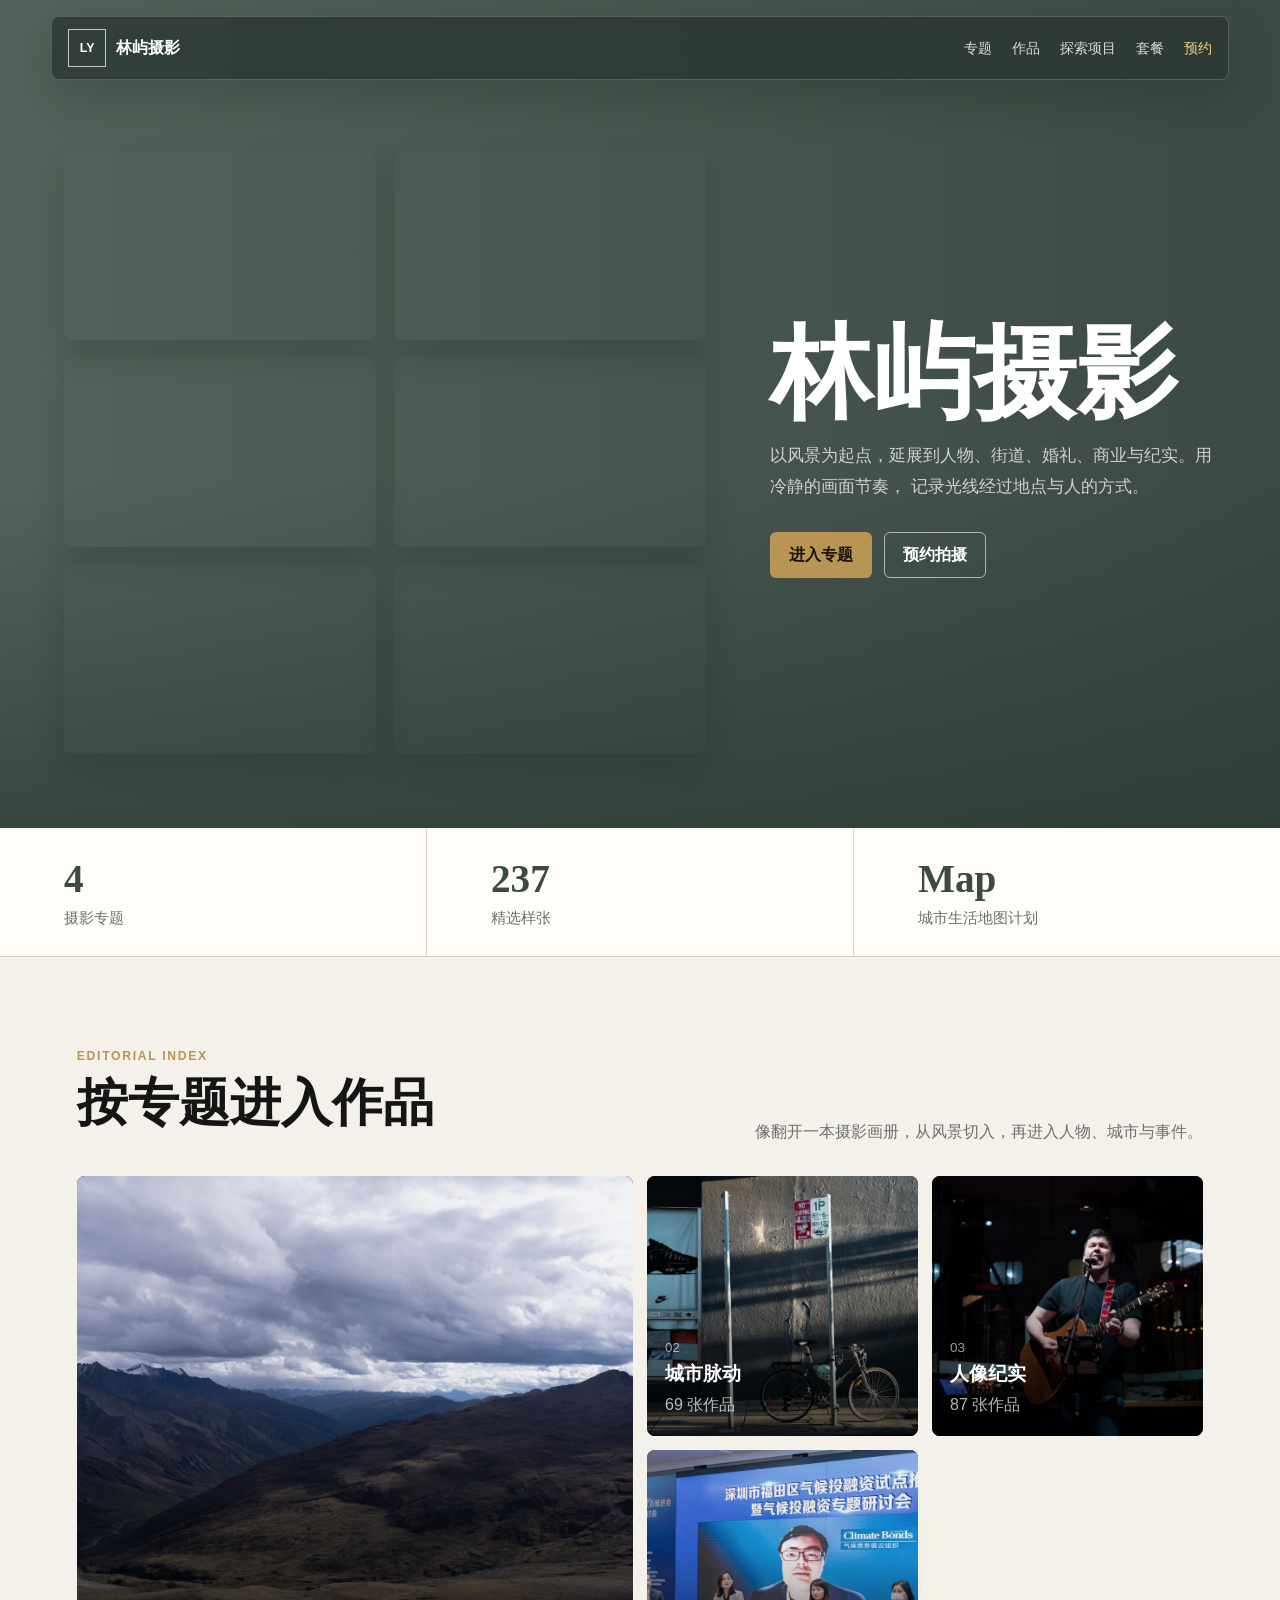
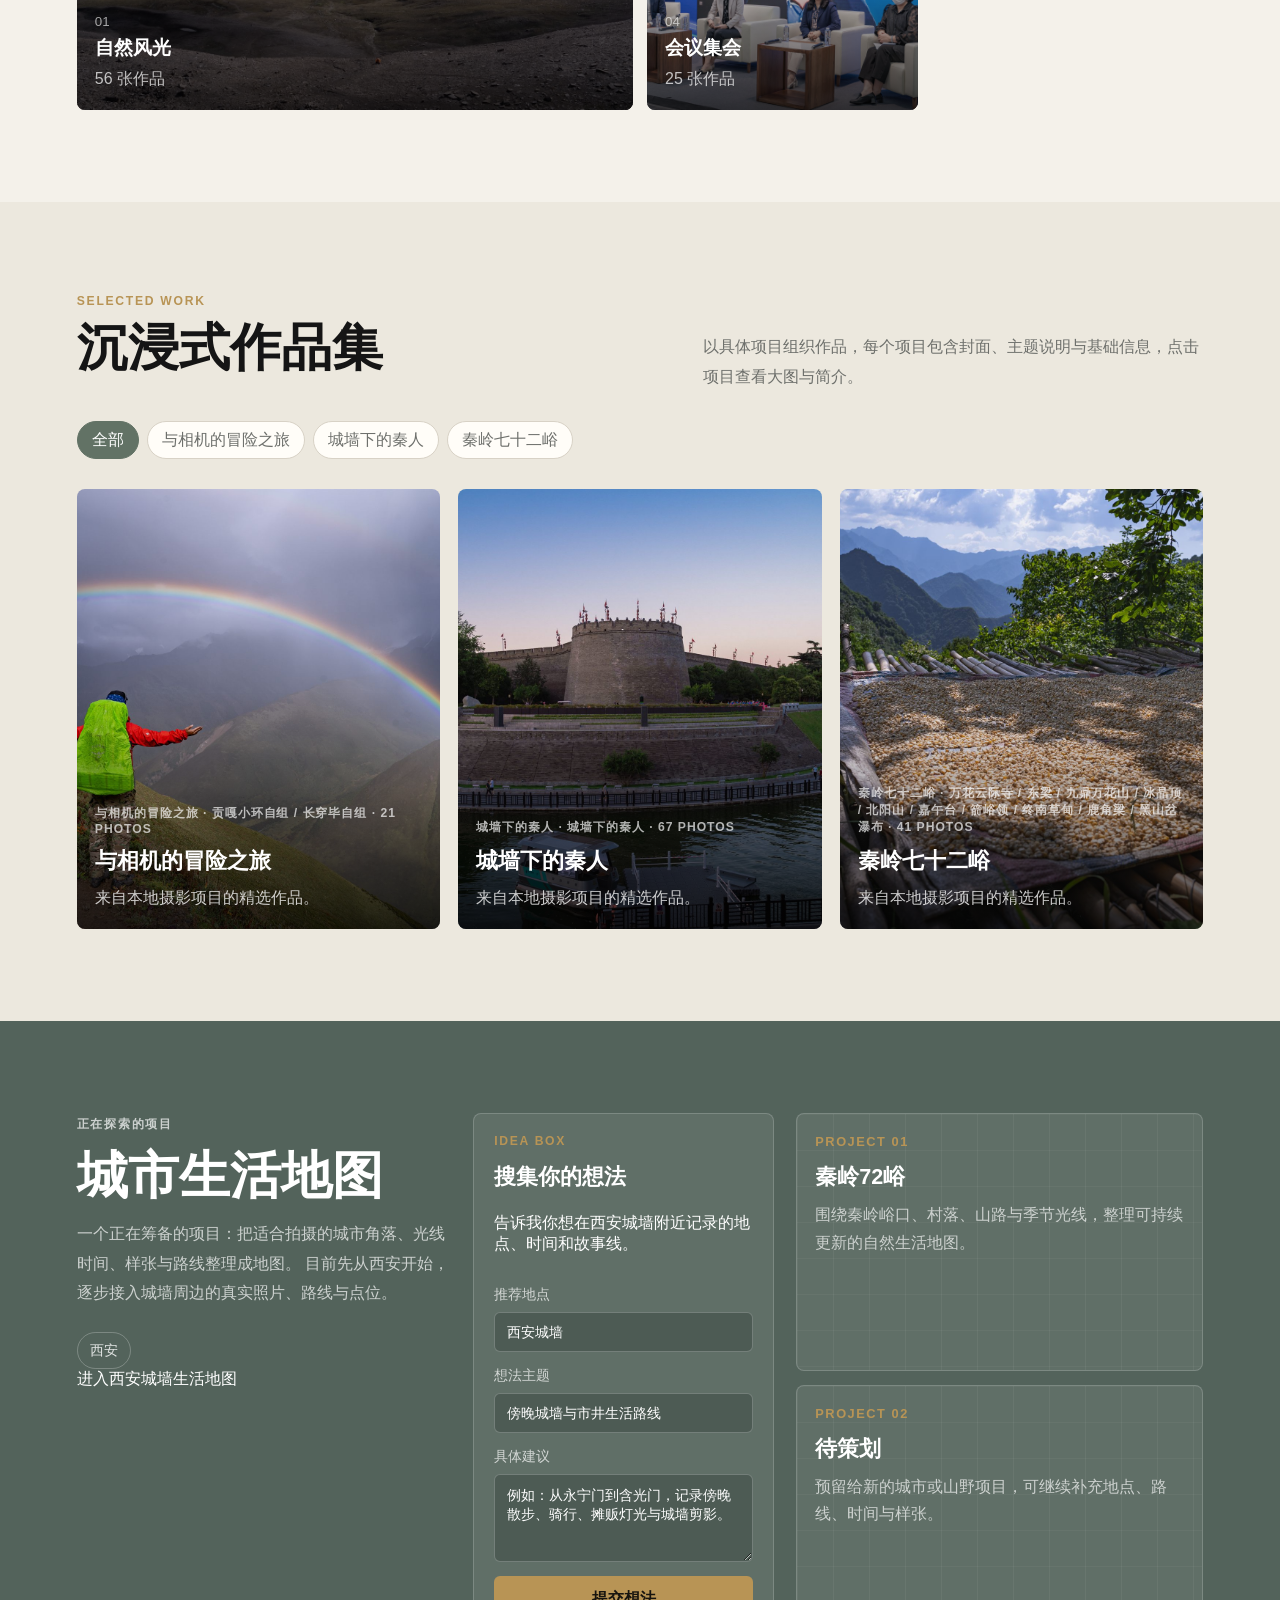
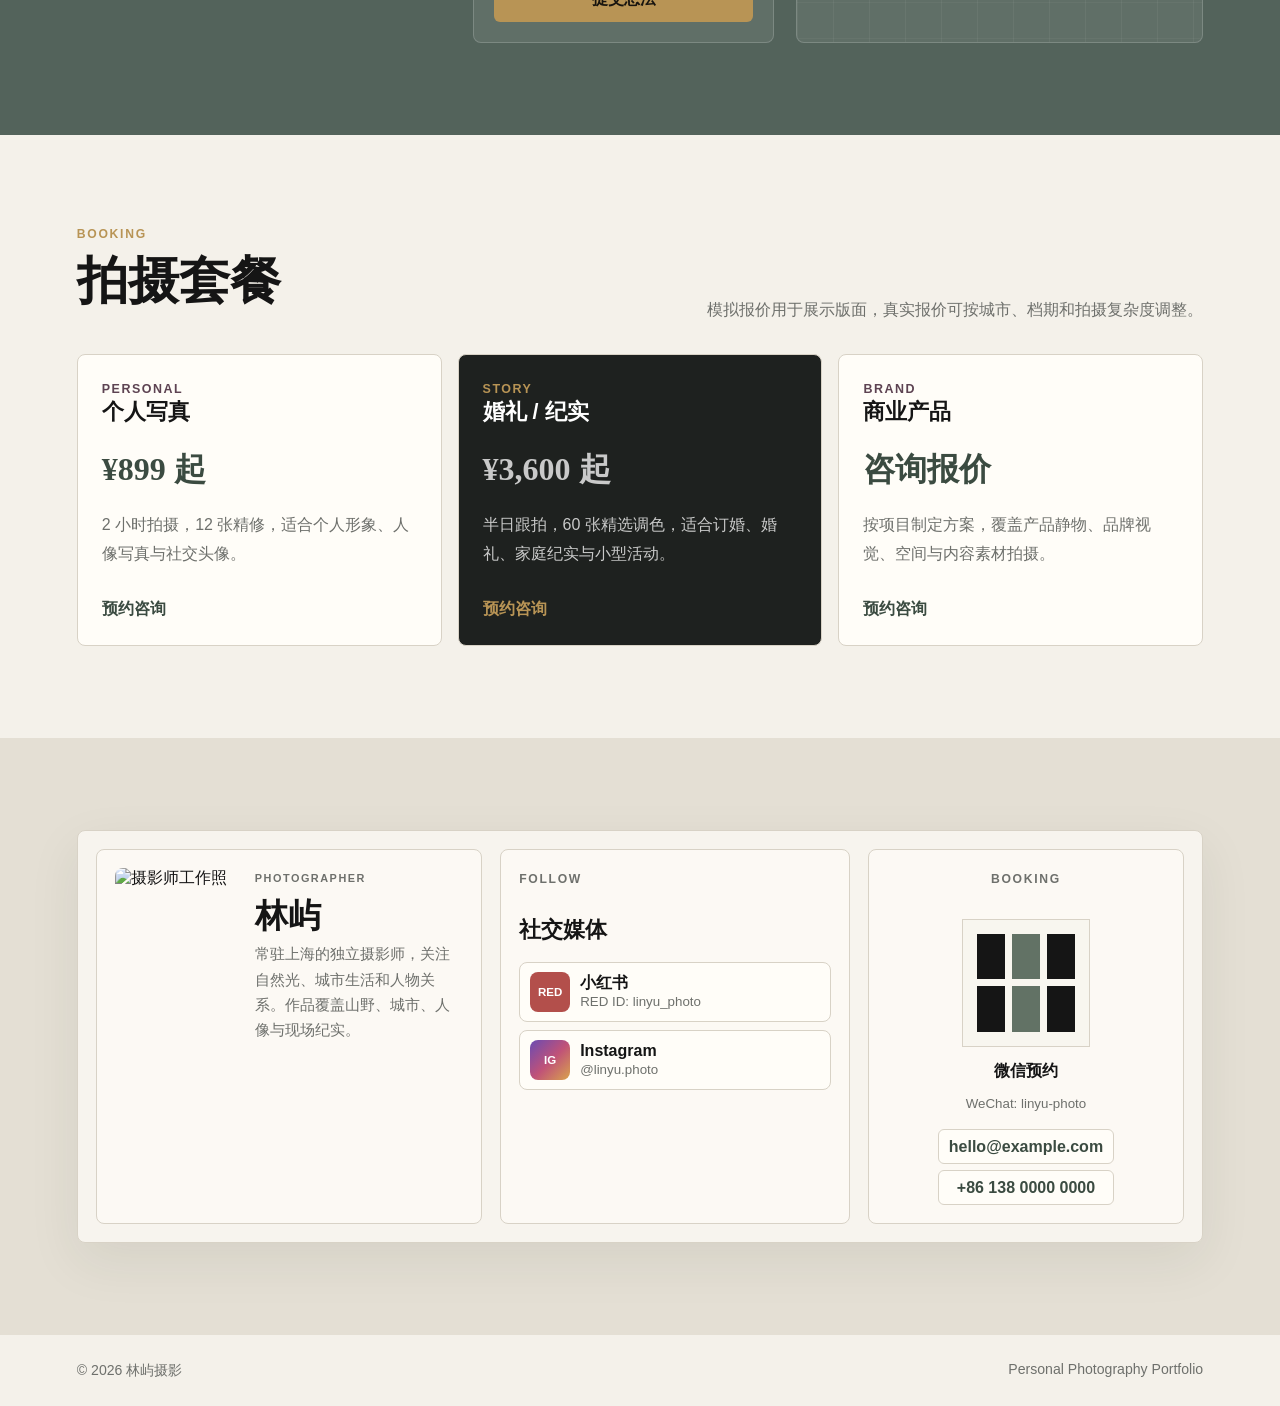
==== index.html @ 98b45def "Prepare photography portfolio site" ====
<!DOCTYPE html>
<html lang="zh-CN">
  <head>
    <meta charset="UTF-8" />
    <meta name="viewport" content="width=device-width, initial-scale=1.0" />
    <title>林屿摄影 | 高级摄影作品集</title>
    <meta
      name="description"
      content="林屿摄影个人作品展示网站，收录自然风光、城市脉动、人像纪实、会议集会与沉浸式摄影项目。"
    />
    <link rel="stylesheet" href="styles.css" />
  </head>
  <body>
    <header class="site-header" aria-label="主导航">
      <a class="brand" href="#top" aria-label="回到首页">
        <span class="brand-mark">LY</span>
        <span>林屿摄影</span>
      </a>
      <nav class="nav-links" aria-label="页面导航">
        <a href="#collections">专题</a>
        <a href="#work">作品</a>
        <a href="#map">探索项目</a>
        <a href="#pricing">套餐</a>
        <a href="#contact">预约</a>
      </nav>
    </header>

    <main id="top">
      <section class="hero-collage" aria-label="风景摄影拼贴首页">
        <div class="collage" aria-hidden="true">
          <img class="collage-image collage-a" src="" alt="" />
          <img class="collage-image collage-b" src="" alt="" />
          <img class="collage-image collage-c" src="" alt="" />
          <img class="collage-image collage-d" src="" alt="" />
          <img class="collage-image collage-e" src="" alt="" />
          <img class="collage-image collage-f" src="" alt="" />
        </div>
        <div class="hero-copy">
          <h1>林屿摄影</h1>
          <p>
            以风景为起点，延展到人物、街道、婚礼、商业与纪实。用冷静的画面节奏，
            记录光线经过地点与人的方式。
          </p>
          <div class="hero-actions">
            <a class="button primary" href="#collections">进入专题</a>
            <a class="button ghost" href="#contact">预约拍摄</a>
          </div>
        </div>
      </section>

      <section class="stats-strip" aria-label="网站摘要">
        <div>
          <strong class="metric" data-count-target="4">4</strong>
          <span class="metric-label">摄影专题</span>
        </div>
        <div>
          <strong class="metric" data-count-target="237">237</strong>
          <span class="metric-label">精选样张</span>
        </div>
        <div>
          <strong class="metric">Map</strong>
          <span class="metric-label">城市生活地图计划</span>
        </div>
      </section>

      <section class="section" id="collections">
        <div class="section-heading">
          <div>
            <p class="eyebrow">Editorial Index</p>
            <h2>按专题进入作品</h2>
          </div>
          <p class="section-lead">像翻开一本摄影画册，从风景切入，再进入人物、城市与事件。</p>
        </div>
        <div class="collection-grid" aria-label="摄影专题">
          <button class="collection-tile large" type="button" data-filter-jump="nature">
            <img src="" alt="自然风光" loading="lazy" />
            <span><small>01</small><strong>自然风光</strong><em>山野、海岸与远行的静默边界</em></span>
          </button>
          <button class="collection-tile" type="button" data-filter-jump="city">
            <img src="" alt="城市脉动" loading="lazy" />
            <span><small>02</small><strong>城市脉动</strong><em>街道、建筑与人群移动</em></span>
          </button>
          <button class="collection-tile" type="button" data-filter-jump="people">
            <img src="" alt="人像纪实" loading="lazy" />
            <span><small>03</small><strong>人像纪实</strong><em>人物和环境之间的呼吸</em></span>
          </button>
          <button class="collection-tile" type="button" data-filter-jump="events">
            <img src="" alt="会议集会" loading="lazy" />
            <span><small>04</small><strong>会议集会</strong><em>现场秩序、表情与瞬间</em></span>
          </button>
        </div>
      </section>

      <section class="section work-section" id="work">
        <div class="section-heading">
          <div>
            <p class="eyebrow">Selected Work</p>
            <h2>沉浸式作品集</h2>
          </div>
          <p class="section-lead">以具体项目组织作品，每个项目包含封面、主题说明与基础信息，点击项目查看大图与简介。</p>
        </div>
        <div class="work-controls">
          <div class="filter-bar" aria-label="作品集筛选">
            <button class="filter-button active" type="button" data-filter="all">全部</button>
          </div>
        </div>
        <div class="gallery" id="gallery" aria-live="polite"></div>
      </section>

      <section class="map-section" id="map">
        <div class="map-copy">
          <p class="eyebrow">正在探索的项目</p>
          <h2>城市生活地图</h2>
          <p>
            一个正在筹备的项目：把适合拍摄的城市角落、光线时间、样张与路线整理成地图。
            目前先从西安开始，逐步接入城墙周边的真实照片、路线与点位。
          </p>
          <div class="city-tags" aria-label="计划城市">
            <span>西安</span>
          </div>
          <a class="map-entry-link" href="xian-city-wall-map.html">进入西安城墙生活地图</a>
        </div>
        <form class="project-form" id="projectForm">
          <div class="form-intro">
            <p class="eyebrow">Idea Box</p>
            <h3>搜集你的想法</h3>
            <p>告诉我你想在西安城墙附近记录的地点、时间和故事线。</p>
          </div>
          <label>
            推荐地点
            <input name="city" type="text" value="西安城墙" maxlength="24" required />
          </label>
          <label>
            想法主题
            <input name="theme" type="text" value="傍晚城墙与市井生活路线" maxlength="36" required />
          </label>
          <label>
            具体建议
            <textarea name="notes" rows="4" maxlength="120">例如：从永宁门到含光门，记录傍晚散步、骑行、摊贩灯光与城墙剪影。</textarea>
          </label>
          <button class="button primary" type="submit">提交想法</button>
        </form>
        <div class="project-board" id="projectBoard" aria-live="polite"></div>
      </section>

      <section class="pricing-section" id="pricing">
        <div class="section-heading">
          <div>
            <p class="eyebrow">Booking</p>
            <h2>拍摄套餐</h2>
          </div>
          <p class="section-lead">模拟报价用于展示版面，真实报价可按城市、档期和拍摄复杂度调整。</p>
        </div>
        <div class="pricing-grid">
          <article class="price-card">
            <span>Personal</span>
            <h3>个人写真</h3>
            <strong>¥899 起</strong>
            <p>2 小时拍摄，12 张精修，适合个人形象、人像写真与社交头像。</p>
            <a class="text-link" href="#contact">预约咨询</a>
          </article>
          <article class="price-card featured">
            <span>Story</span>
            <h3>婚礼 / 纪实</h3>
            <strong>¥3,600 起</strong>
            <p>半日跟拍，60 张精选调色，适合订婚、婚礼、家庭纪实与小型活动。</p>
            <a class="text-link" href="#contact">预约咨询</a>
          </article>
          <article class="price-card">
            <span>Brand</span>
            <h3>商业产品</h3>
            <strong>咨询报价</strong>
            <p>按项目制定方案，覆盖产品静物、品牌视觉、空间与内容素材拍摄。</p>
            <a class="text-link" href="#contact">预约咨询</a>
          </article>
        </div>
      </section>

      <section class="contact-section" id="contact" aria-label="预约拍摄"></section>
    </main>

    <footer class="site-footer">
      <span>© <span id="year"></span> 林屿摄影</span>
      <span>Personal Photography Portfolio</span>
    </footer>

    <dialog class="lightbox" id="lightbox" aria-label="作品大图预览">
      <button class="icon-button close-lightbox" type="button" aria-label="关闭预览">×</button>
      <button class="icon-button lightbox-prev" type="button" aria-label="上一张">‹</button>
      <figure>
        <img id="lightboxImage" alt="" />
        <figcaption>
          <div>
            <strong id="lightboxTitle"></strong>
            <small id="lightboxMeta"></small>
          </div>
          <em id="lightboxStory"></em>
        </figcaption>
      </figure>
      <button class="icon-button lightbox-next" type="button" aria-label="下一张">›</button>
    </dialog>

    <script src="photo-data.js"></script>
    <script src="script.js"></script>
  </body>
</html>
---- styles.css ----
:root {
  color-scheme: light;
  --ink: #151515;
  --charcoal: #202322;
  --muted: #6e706c;
  --paper: #f4f1ea;
  --surface: #fffdf8;
  --line: #d8d2c6;
  --sage: #627265;
  --sage-dark: #3b4b41;
  --brass: #b89455;
  --plum: #5d4352;
  --stone: #8a8b84;
  --shadow: 0 24px 70px rgba(21, 21, 21, 0.18);
}

* {
  box-sizing: border-box;
}

html {
  scroll-behavior: smooth;
}

body {
  margin: 0;
  background: var(--paper);
  color: var(--ink);
  font-family: "Inter", "PingFang SC", "Microsoft YaHei", Arial, sans-serif;
}

body::selection {
  background: var(--brass);
  color: #111;
}

img {
  display: block;
  max-width: 100%;
}

a {
  color: inherit;
  text-decoration: none;
}

button,
input,
textarea {
  font: inherit;
}

.site-header {
  position: fixed;
  top: 16px;
  left: clamp(16px, 4vw, 56px);
  right: clamp(16px, 4vw, 56px);
  z-index: 30;
  display: flex;
  align-items: center;
  justify-content: space-between;
  gap: 24px;
  padding: 12px 16px;
  border: 1px solid rgba(255, 255, 255, 0.18);
  border-radius: 8px;
  color: #fff;
  background: rgba(41, 54, 48, 0.78);
  box-shadow: 0 18px 44px rgba(18, 26, 22, 0.22);
  -webkit-backdrop-filter: blur(18px);
  backdrop-filter: blur(18px);
}

.brand,
.nav-links,
.hero-actions,
.contact-actions,
.filter-bar,
.city-tags {
  display: flex;
  align-items: center;
}

.brand {
  gap: 10px;
  font-weight: 800;
}

.brand-mark {
  display: grid;
  width: 38px;
  height: 38px;
  place-items: center;
  border: 1px solid rgba(255, 255, 255, 0.72);
  font-size: 0.78rem;
}

.nav-links {
  gap: 20px;
  font-size: 0.9rem;
}

.nav-links a {
  opacity: 0.82;
  transition: opacity 220ms ease, color 220ms ease;
}

.nav-links a:hover,
.nav-links a.active {
  opacity: 1;
  color: #f1d295;
}

.hero-collage {
  position: relative;
  min-height: 92vh;
  overflow: hidden;
  display: grid;
  grid-template-columns: minmax(0, 1.18fr) minmax(320px, 0.82fr);
  gap: clamp(28px, 5vw, 64px);
  align-items: center;
  padding: 118px clamp(20px, 5vw, 64px) 42px;
  background: #53635b;
  color: #fff;
}

.hero-collage::after {
  content: "";
  position: absolute;
  inset: 0;
  background:
    linear-gradient(90deg, rgba(83, 99, 91, 0.08), rgba(45, 58, 52, 0.62)),
    linear-gradient(0deg, rgba(37, 49, 44, 0.62), rgba(83, 99, 91, 0) 42%);
  pointer-events: none;
}

.collage {
  position: relative;
  z-index: 1;
  display: grid;
  grid-template-columns: repeat(2, minmax(0, 1fr));
  grid-template-rows: repeat(3, clamp(172px, 21vh, 236px));
  gap: 18px;
  height: auto;
  min-height: 0;
}

.collage-image {
  position: static;
  width: 100%;
  height: 100%;
  border-radius: 8px;
  object-fit: cover;
  box-shadow: 0 14px 30px rgba(25, 35, 31, 0.22);
  backface-visibility: hidden;
  transform: translateZ(0);
  transition: opacity 320ms ease;
  will-change: opacity;
}

.collage-image:hover {
  opacity: 0.94;
}

.collage-image.is-swapping {
  opacity: 0;
}

.collage-a {
  grid-row: auto;
}

.collage-b {
  grid-row: auto;
}

.collage-c {
  grid-row: auto;
}

.collage-d {
  grid-row: auto;
}

.collage-e {
  grid-column: auto;
  grid-row: auto;
}

.collage-f {
  grid-column: auto;
  grid-row: auto;
}

.hero-copy {
  position: relative;
  z-index: 2;
  max-width: 600px;
}

.eyebrow {
  margin: 0 0 14px;
  color: var(--brass);
  font-size: 0.76rem;
  font-weight: 850;
  letter-spacing: 0.14em;
  text-transform: uppercase;
}

h1,
h2,
h3,
p {
  margin-top: 0;
}

h1 {
  margin-bottom: 20px;
  font-size: clamp(3.6rem, 8vw, 7.4rem);
  line-height: 0.92;
}

h2 {
  margin-bottom: 18px;
  font-size: clamp(2.1rem, 4vw, 4.4rem);
  line-height: 1;
}

h3 {
  font-size: 1.35rem;
}

.hero-copy p:not(.eyebrow),
.section-lead,
.about-copy p,
.map-copy p,
.contact-section p,
.price-card p {
  color: var(--muted);
  line-height: 1.85;
}

.hero-copy p:not(.eyebrow) {
  color: rgba(255, 255, 255, 0.74);
  font-size: 1.05rem;
}

.hero-actions,
.contact-actions {
  gap: 12px;
  flex-wrap: wrap;
  margin-top: 30px;
}

.button {
  display: inline-flex;
  min-height: 46px;
  align-items: center;
  justify-content: center;
  border: 1px solid transparent;
  border-radius: 6px;
  padding: 0 18px;
  font-weight: 850;
  transition: transform 180ms ease, background 180ms ease, border-color 180ms ease;
}

.button:hover {
  transform: translateY(-2px);
}

.button.primary {
  background: var(--brass);
  color: #17140f;
}

.button.ghost {
  border-color: rgba(255, 255, 255, 0.58);
  color: #fff;
}

.button.secondary {
  border-color: var(--sage);
  color: var(--sage-dark);
}

.stats-strip {
  display: grid;
  grid-template-columns: repeat(3, minmax(0, 1fr));
  gap: 1px;
  background: var(--line);
  border-bottom: 1px solid var(--line);
}

.stats-strip > div {
  min-height: 126px;
  padding: 28px clamp(20px, 5vw, 64px);
  background: var(--surface);
}

.metric {
  display: block;
  margin-bottom: 8px;
  color: var(--sage-dark);
  font-family: Georgia, "Times New Roman", serif;
  font-size: 2.45rem;
  font-variant-numeric: tabular-nums;
  transition: color 240ms ease, opacity 240ms ease;
}

.metric-label {
  color: var(--muted);
  font-size: 0.92rem;
}

.section,
.about-section,
.map-section,
.pricing-section,
.contact-section {
  padding: 92px clamp(20px, 6vw, 78px);
}

.section-heading {
  display: flex;
  align-items: end;
  justify-content: space-between;
  gap: 28px;
  margin-bottom: 30px;
}

.section-lead {
  max-width: 500px;
  margin-bottom: 0;
}

.collection-grid {
  display: grid;
  grid-template-columns: repeat(4, minmax(0, 1fr));
  grid-auto-rows: 260px;
  gap: 14px;
}

.collection-tile {
  position: relative;
  overflow: hidden;
  border: 0;
  border-radius: 8px;
  padding: 0;
  background: #222;
  color: #fff;
  cursor: pointer;
}

.collection-tile.large {
  grid-column: span 2;
  grid-row: span 2;
}

.collection-tile img {
  width: 100%;
  height: 100%;
  object-fit: cover;
  filter: saturate(0.82);
  transition: transform 520ms ease, filter 520ms ease;
}

.collection-tile::after {
  content: "";
  position: absolute;
  inset: 0;
  background: linear-gradient(to top, rgba(0, 0, 0, 0.72), rgba(0, 0, 0, 0.04) 62%);
}

.collection-tile:hover img {
  transform: scale(1.045);
  filter: saturate(1);
}

.collection-tile span {
  position: absolute;
  inset: auto 18px 18px;
  z-index: 1;
  display: grid;
  gap: 6px;
  text-align: left;
}

.collection-tile small {
  color: rgba(255, 255, 255, 0.62);
}

.collection-tile strong {
  font-size: 1.18rem;
}

.collection-tile em {
  color: rgba(255, 255, 255, 0.72);
  font-style: normal;
  line-height: 1.55;
}

.work-section {
  background: #ece8de;
}

.work-controls {
  display: block;
  margin-bottom: 30px;
}

.filter-bar {
  gap: 8px;
  flex-wrap: wrap;
}

.filter-button {
  min-height: 38px;
  padding: 0 14px;
  border: 1px solid var(--line);
  border-radius: 999px;
  background: var(--surface);
  color: var(--muted);
  cursor: pointer;
}

.filter-button.active,
.filter-button:hover {
  border-color: var(--sage);
  background: var(--sage);
  color: #fff;
}

.gallery {
  display: grid;
  grid-template-columns: repeat(3, minmax(0, 1fr));
  gap: 18px;
}

.photo-card {
  position: relative;
  width: 100%;
  overflow: hidden;
  display: block;
  border: 0;
  border-radius: 8px;
  padding: 0;
  background: #222;
  color: #fff;
  cursor: pointer;
  text-align: left;
}

.photo-card img {
  width: 100%;
  height: 100%;
  min-height: 440px;
  object-fit: cover;
  transition: transform 520ms ease;
}

.photo-card::after {
  content: "";
  position: absolute;
  inset: 0;
  background: linear-gradient(to top, rgba(0, 0, 0, 0.7), rgba(0, 0, 0, 0) 54%);
}

.photo-card:hover img,
.photo-card:focus-visible img {
  transform: scale(1.045);
}

.photo-info {
  position: absolute;
  inset: auto 18px 18px;
  z-index: 1;
}

.photo-info small {
  display: block;
  margin-bottom: 10px;
  color: rgba(255, 255, 255, 0.68);
  font-size: 0.76rem;
  font-weight: 800;
  letter-spacing: 0.08em;
  text-transform: uppercase;
}

.photo-info strong {
  display: block;
  margin-bottom: 10px;
  font-size: 1.35rem;
}

.photo-info span {
  color: rgba(255, 255, 255, 0.76);
  font-size: 0.83rem;
}

.photo-info em {
  display: block;
  color: rgba(255, 255, 255, 0.78);
  font-style: normal;
  line-height: 1.65;
}

.about-section {
  display: grid;
  grid-template-columns: 0.82fr 1fr;
  gap: clamp(28px, 6vw, 76px);
  align-items: center;
  background: var(--surface);
}

.about-image-wrap img {
  width: 100%;
  aspect-ratio: 4 / 5;
  border-radius: 8px;
  object-fit: cover;
  filter: saturate(0.86);
}

.service-list {
  display: grid;
  gap: 18px;
  margin: 30px 0 0;
}

.service-list div {
  border-top: 1px solid var(--line);
  padding-top: 18px;
}

.service-list dt {
  margin-bottom: 8px;
  color: var(--sage-dark);
  font-weight: 850;
}

.service-list dd {
  margin: 0;
  color: var(--muted);
  line-height: 1.7;
}

.map-section {
  display: grid;
  grid-template-columns: 0.92fr 0.74fr 1fr;
  gap: 22px;
  align-items: stretch;
  background: #53635b;
  color: #fff;
}

.map-copy p {
  color: rgba(255, 255, 255, 0.7);
}

.city-tags {
  gap: 8px;
  flex-wrap: wrap;
  margin-top: 24px;
}

.city-tags span {
  border: 1px solid rgba(255, 255, 255, 0.24);
  border-radius: 999px;
  padding: 8px 12px;
  color: rgba(255, 255, 255, 0.82);
  font-size: 0.88rem;
}

.project-form,
.project-card,
.price-card {
  border: 1px solid rgba(255, 255, 255, 0.18);
  border-radius: 8px;
  background: rgba(255, 255, 255, 0.08);
}

.project-form {
  display: grid;
  gap: 14px;
  padding: 20px;
}

.project-form label {
  display: grid;
  gap: 8px;
  color: rgba(255, 255, 255, 0.72);
  font-size: 0.88rem;
}

.project-form input,
.project-form textarea {
  width: 100%;
  border: 1px solid rgba(255, 255, 255, 0.22);
  border-radius: 6px;
  padding: 11px 12px;
  background: rgba(29, 42, 36, 0.28);
  color: #fff;
  outline: none;
}

.project-form textarea {
  resize: vertical;
}

.project-form input:focus,
.project-form textarea:focus {
  border-color: var(--brass);
}

.project-interface-status {
  display: grid;
  gap: 4px;
  margin: 0;
  border: 1px solid rgba(255, 255, 255, 0.18);
  border-radius: 6px;
  padding: 12px;
  background: rgba(29, 42, 36, 0.22);
  color: rgba(255, 255, 255, 0.76);
  line-height: 1.55;
}

.project-interface-status strong {
  color: var(--brass);
  font-size: 0.76rem;
  letter-spacing: 0.12em;
  text-transform: uppercase;
}

.project-interface-status span {
  color: #fff;
  font-weight: 760;
}

.project-interface-status em {
  color: rgba(255, 255, 255, 0.64);
  font-style: normal;
}

.project-board {
  display: grid;
  gap: 14px;
}

.project-card {
  position: relative;
  overflow: hidden;
  min-height: 150px;
  padding: 18px;
}

.project-card::before {
  content: "";
  position: absolute;
  inset: 0;
  background:
    linear-gradient(90deg, rgba(255, 255, 255, 0.13) 1px, transparent 1px),
    linear-gradient(rgba(255, 255, 255, 0.1) 1px, transparent 1px);
  background-size: 36px 36px;
  opacity: 0.4;
}

.project-card > * {
  position: relative;
}

.project-card span {
  color: var(--brass);
  font-size: 0.8rem;
  font-weight: 850;
  letter-spacing: 0.12em;
  text-transform: uppercase;
}

.project-card h3 {
  margin: 12px 0 10px;
}

.project-card p {
  margin: 0;
  color: rgba(255, 255, 255, 0.68);
  line-height: 1.7;
}

.pricing-section {
  background: var(--paper);
}

.pricing-grid {
  display: grid;
  grid-template-columns: repeat(3, minmax(0, 1fr));
  gap: 16px;
}

.price-card {
  min-height: 292px;
  padding: 24px;
  background: var(--surface);
  border-color: var(--line);
}

.price-card.featured {
  background: #1e211f;
  color: #fff;
}

.price-card span {
  color: var(--plum);
  font-size: 0.78rem;
  font-weight: 850;
  letter-spacing: 0.12em;
  text-transform: uppercase;
}

.price-card.featured span {
  color: var(--brass);
}

.price-card strong {
  display: block;
  margin: 18px 0;
  color: var(--sage-dark);
  font-family: Georgia, "Times New Roman", serif;
  font-size: 2rem;
}

.price-card.featured strong,
.price-card.featured p {
  color: rgba(255, 255, 255, 0.76);
}

.text-link {
  display: inline-flex;
  margin-top: 14px;
  color: var(--sage-dark);
  font-weight: 850;
}

.price-card.featured .text-link {
  color: var(--brass);
}

.contact-section {
  background: #e4dfd4;
}

.contact-card {
  display: grid;
  grid-template-columns: 1.05fr 0.95fr 0.86fr;
  gap: 18px;
  align-items: stretch;
  max-width: 1180px;
  margin: 0 auto;
  border: 1px solid var(--line);
  border-radius: 8px;
  padding: 18px;
  background: rgba(255, 253, 248, 0.72);
  box-shadow: 0 18px 52px rgba(42, 47, 42, 0.08);
}

.contact-column {
  display: grid;
  align-content: start;
  gap: 14px;
  border: 1px solid var(--line);
  border-radius: 8px;
  background: rgba(255, 253, 248, 0.62);
  padding: 18px;
}

.bio-column {
  display: grid;
  grid-template-columns: 124px minmax(0, 1fr);
  align-items: start;
  gap: 16px;
}

.contact-bio-image {
  width: 100%;
  aspect-ratio: 9 / 16;
  border-radius: 8px;
  object-fit: cover;
  filter: saturate(0.86);
}

.bio-column .eyebrow {
  font-size: 0.68rem;
  margin-bottom: 10px;
}

.bio-column h2 {
  font-size: clamp(1.8rem, 2.6vw, 2.7rem);
  line-height: 1.08;
  margin-bottom: 8px;
}

.bio-column p:not(.eyebrow) {
  font-size: 0.92rem;
  line-height: 1.72;
}

.contact-column h2,
.contact-column h3 {
  margin-bottom: 8px;
}

.contact-column p:not(.eyebrow) {
  margin-bottom: 0;
}

.social-column {
  align-content: start;
  gap: 10px;
}

.social-stack {
  display: grid;
  gap: 8px;
}

.social-profile {
  display: grid;
  grid-template-columns: 40px minmax(0, 1fr);
  gap: 10px;
  align-items: center;
  border: 1px solid var(--line);
  border-radius: 8px;
  padding: 9px 10px;
  background: var(--surface);
}

.social-logo {
  display: grid;
  width: 40px;
  height: 40px;
  place-items: center;
  border-radius: 8px;
  color: #fff;
  font-size: 0.72rem;
  font-weight: 900;
}

.xhs-logo {
  background: #b34f4b;
}

.ig-logo {
  background: linear-gradient(135deg, #6a4bb3, #c05278 52%, #d9a34c);
}

.social-profile strong,
.social-profile small,
.direct-contact a {
  display: block;
}

.social-profile strong {
  margin-bottom: 2px;
  font-weight: 800;
  line-height: 1.2;
}

.social-profile small {
  color: var(--muted);
  line-height: 1.25;
}

.direct-contact {
  display: grid;
  gap: 6px;
  margin-top: 4px;
}

.direct-contact a {
  min-height: 34px;
  border: 1px solid var(--line);
  border-radius: 6px;
  padding: 7px 10px;
  color: var(--sage-dark);
  background: var(--surface);
  font-weight: 800;
  line-height: 1.2;
}

.wechat-column {
  justify-items: center;
  text-align: center;
  align-content: center;
}

.qr-placeholder {
  display: grid;
  grid-template-columns: repeat(3, 1fr);
  gap: 7px;
  width: 128px;
  height: 128px;
  padding: 14px;
  border: 1px solid var(--line);
  background: #f8f6ef;
}

.qr-placeholder span {
  background: var(--ink);
}

.qr-placeholder span:nth-child(2),
.qr-placeholder span:nth-child(5) {
  background: var(--sage);
}

.wechat-column small {
  color: var(--muted);
}

.portfolio-page {
  background: #f2efe8;
}

.portfolio-page main {
  padding-top: 0;
}

.portfolio-hero {
  position: relative;
  min-height: 66vh;
  display: grid;
  align-content: end;
  gap: 18px;
  padding: 160px clamp(22px, 6vw, 86px) 54px;
  color: #fff;
  background:
    linear-gradient(180deg, rgba(23, 35, 29, 0.28), rgba(23, 35, 29, 0.82)),
    var(--portfolio-hero-image);
  background-position: center;
  background-size: cover;
}

.portfolio-hero h1 {
  max-width: 820px;
  font-size: clamp(3.2rem, 8vw, 8rem);
  line-height: 0.92;
  letter-spacing: 0;
}

.portfolio-hero p:not(.eyebrow) {
  max-width: 680px;
  color: rgba(255, 255, 255, 0.78);
  font-size: 1.08rem;
  line-height: 1.85;
}

.topic-tabs {
  display: flex;
  flex-wrap: wrap;
  gap: 10px;
  margin-top: 18px;
}

.topic-tabs a {
  min-height: 38px;
  display: inline-flex;
  align-items: center;
  border: 1px solid rgba(255, 255, 255, 0.28);
  border-radius: 999px;
  padding: 0 16px;
  color: rgba(255, 255, 255, 0.76);
  background: rgba(255, 255, 255, 0.08);
  text-decoration: none;
  transition: background 220ms ease, color 220ms ease, border-color 220ms ease;
}

.topic-tabs a:hover,
.topic-tabs a.active {
  border-color: var(--brass);
  background: var(--brass);
  color: var(--ink);
}

.portfolio-body {
  padding: 48px clamp(22px, 6vw, 86px) 88px;
}

.portfolio-summary {
  display: flex;
  align-items: center;
  gap: 14px;
  flex-wrap: wrap;
  margin-bottom: 30px;
  color: var(--muted);
}

.portfolio-summary span,
.portfolio-summary strong,
.portfolio-summary em {
  min-height: 34px;
  display: inline-flex;
  align-items: center;
  border: 1px solid var(--line);
  border-radius: 999px;
  padding: 0 14px;
  background: var(--surface);
  font-style: normal;
}

.portfolio-summary span {
  color: var(--sage-dark);
  font-weight: 850;
}

.masonry-gallery {
  columns: 3 260px;
  column-gap: 18px;
}

.masonry-photo {
  position: relative;
  width: 100%;
  display: block;
  overflow: hidden;
  margin: 0 0 18px;
  break-inside: avoid;
  border: 0;
  border-radius: 8px;
  padding: 0;
  background: #1f2824;
  color: #fff;
  cursor: pointer;
  text-align: left;
}

.masonry-photo img {
  width: 100%;
  height: auto;
  display: block;
  aspect-ratio: 4 / 5;
  object-fit: cover;
  filter: saturate(0.96);
  transition: transform 520ms ease, filter 520ms ease;
}

.masonry-photo.wide img {
  aspect-ratio: 4 / 3;
}

.masonry-photo.tall img {
  aspect-ratio: 3 / 4;
}

.masonry-photo::after {
  content: none;
}

.masonry-photo:hover img,
.masonry-photo:focus-visible img {
  transform: scale(1.035);
  filter: saturate(1.04);
}

.masonry-photo span {
  display: none;
}

.masonry-photo strong {
  font-size: 1.04rem;
}

.masonry-photo small {
  color: rgba(255, 255, 255, 0.72);
  font-size: 0.78rem;
}

.portfolio-lightbox {
  width: min(1120px, calc(100vw - 36px));
  border: 0;
  border-radius: 8px;
  padding: 0;
  background: #101512;
  color: #fff;
  overflow: hidden;
}

.portfolio-lightbox::backdrop {
  background: rgba(12, 16, 14, 0.78);
}

.lightbox-tools {
  position: absolute;
  top: 12px;
  right: 62px;
  z-index: 3;
  display: flex;
  gap: 8px;
}

.lightbox-tools .icon-button {
  position: static;
  width: 42px;
  height: 42px;
  font-size: 1.02rem;
}

.lightbox-tools .icon-button.active {
  border-color: var(--brass);
  background: rgba(184, 148, 85, 0.88);
  color: #111;
}

.portfolio-image-stage {
  width: 100%;
  display: grid;
  place-items: center;
  overflow: hidden;
  background: #101512;
  cursor: zoom-in;
  touch-action: none;
}

.portfolio-image-stage img {
  width: 100%;
  max-height: 78vh;
  display: block;
  object-fit: contain;
  background: #101512;
  opacity: 0.72;
  transition: transform 180ms ease, opacity 220ms ease, filter 220ms ease;
  filter: saturate(0.92);
  will-change: transform;
  user-select: none;
  -webkit-user-drag: none;
}

.portfolio-image-stage img.is-loaded {
  opacity: 1;
  filter: saturate(1);
}

.portfolio-lightbox.is-zoomed .portfolio-image-stage {
  cursor: grab;
}

.portfolio-lightbox.is-zoomed .portfolio-image-stage:active {
  cursor: grabbing;
}

.portfolio-lightbox.is-fullscreen {
  width: 100vw;
  height: 100vh;
  max-width: none;
  max-height: none;
  margin: 0;
  border-radius: 0;
}

.portfolio-lightbox.is-fullscreen .portfolio-image-stage img {
  max-height: calc(100vh - 92px);
}

.portfolio-lightbox figcaption {
  display: grid;
  grid-template-columns: minmax(160px, 0.75fr) minmax(240px, 1.4fr) auto;
  align-items: center;
  gap: 18px;
  padding: 16px 18px 18px;
  color: rgba(255, 255, 255, 0.76);
}

.portfolio-lightbox figcaption strong,
.portfolio-lightbox figcaption small {
  display: block;
}

.portfolio-lightbox figcaption small {
  margin-top: 4px;
  color: rgba(255, 255, 255, 0.52);
}

.portfolio-lightbox figcaption > span {
  line-height: 1.55;
}

.rating-panel {
  display: grid;
  justify-items: end;
  gap: 8px;
  color: rgba(255, 255, 255, 0.56);
  font-size: 0.78rem;
  min-width: 168px;
  text-align: right;
}

.rating-copy {
  display: grid;
  justify-items: end;
  gap: 2px;
}

.rating-copy span {
  color: rgba(255, 255, 255, 0.54);
  font-size: 0.74rem;
  letter-spacing: 0.12em;
  text-transform: uppercase;
}

.rating-copy strong {
  color: #fff;
  font-family: Georgia, "Times New Roman", serif;
  font-size: 1.42rem;
  line-height: 1;
}

.rating-copy small {
  color: rgba(255, 255, 255, 0.5);
  font-size: 0.74rem;
}

.star-rating {
  display: inline-flex;
  gap: 4px;
  padding: 4px;
  border: 1px solid rgba(255, 255, 255, 0.1);
  border-radius: 999px;
  background: rgba(255, 255, 255, 0.045);
}

.star-rating button {
  width: 28px;
  height: 28px;
  border: 0;
  border-radius: 50%;
  background: transparent;
  color: rgba(255, 255, 255, 0.28);
  cursor: pointer;
  font-size: 1.08rem;
  line-height: 1;
  text-shadow: 0 0 0 rgba(184, 148, 85, 0);
  transition: color 180ms ease, transform 180ms ease, text-shadow 220ms ease, background 220ms ease;
}

.star-rating button:hover,
.star-rating button:focus-visible,
.star-rating button.active {
  color: var(--brass);
  text-shadow: 0 0 18px rgba(184, 148, 85, 0.44);
}

.star-rating button:hover {
  background: rgba(184, 148, 85, 0.12);
  transform: translateY(-2px) scale(1.04);
}

.star-rating button.just-rated {
  animation: starSettle 520ms cubic-bezier(0.2, 0.8, 0.2, 1) both;
}

.rating-panel.rating-just-changed .rating-copy strong {
  animation: scorePulse 520ms ease both;
}

@keyframes starSettle {
  0% {
    transform: translateY(0) scale(0.82);
  }

  45% {
    transform: translateY(-4px) scale(1.22);
  }

  100% {
    transform: translateY(0) scale(1);
  }
}

@keyframes scorePulse {
  0% {
    transform: translateY(0);
    color: #fff;
  }

  45% {
    transform: translateY(-2px);
    color: var(--brass);
  }

  100% {
    transform: translateY(0);
    color: #fff;
  }
}

.site-footer {
  display: flex;
  justify-content: space-between;
  gap: 18px;
  padding: 26px clamp(20px, 6vw, 78px);
  color: var(--muted);
  font-size: 0.88rem;
}

.lightbox {
  width: min(1160px, calc(100% - 32px));
  border: 0;
  border-radius: 8px;
  padding: 0;
  background: #111;
  color: #fff;
  box-shadow: var(--shadow);
}

.lightbox::backdrop {
  background: rgba(0, 0, 0, 0.82);
}

.lightbox figure {
  margin: 0;
}

.lightbox img {
  width: 100%;
  max-height: 76vh;
  object-fit: contain;
  background: #111;
}

.lightbox figcaption {
  display: grid;
  grid-template-columns: 0.7fr 1fr;
  gap: 18px;
  padding: 18px;
}

.lightbox strong,
.lightbox small {
  display: block;
}

.lightbox small,
.lightbox em {
  color: rgba(255, 255, 255, 0.64);
  font-style: normal;
  line-height: 1.7;
}

.icon-button {
  position: absolute;
  z-index: 2;
  display: grid;
  width: 42px;
  height: 42px;
  place-items: center;
  border: 1px solid rgba(255, 255, 255, 0.32);
  border-radius: 50%;
  background: rgba(0, 0, 0, 0.42);
  color: #fff;
  cursor: pointer;
}

.close-lightbox {
  top: 12px;
  right: 12px;
  font-size: 1.35rem;
}

.lightbox-prev,
.lightbox-next {
  top: 48%;
  font-size: 2rem;
}

.lightbox-prev {
  left: 12px;
}

.lightbox-next {
  right: 12px;
}

.reveal {
  opacity: 0;
  transform: translateY(22px);
  transition: opacity 640ms ease, transform 640ms ease;
}

.reveal.visible {
  opacity: 1;
  transform: translateY(0);
}

.js-motion .section-fade {
  opacity: 1;
  transform: none;
}

.section-focus-fade {
  animation: sectionFocusFade 520ms ease both;
}

main > section,
.stats-strip {
  scroll-margin-top: 104px;
}

@keyframes sectionFocusFade {
  0% {
    opacity: 0.96;
    transform: translateY(8px);
    filter: none;
  }

  100% {
    opacity: 1;
    transform: translateY(0);
    filter: none;
  }
}

@media (max-width: 1080px) {
  .hero-collage,
  .about-section,
  .map-section {
    grid-template-columns: 1fr;
  }

  .contact-card {
    grid-template-columns: 1fr;
  }

  .collage {
    grid-template-rows: repeat(3, clamp(150px, 22vw, 220px));
  }

  .work-controls,
  .gallery {
    grid-template-columns: repeat(2, minmax(0, 1fr));
  }

  .collection-grid {
    grid-template-columns: repeat(2, minmax(0, 1fr));
  }

  .pricing-grid {
    grid-template-columns: 1fr;
  }

  .bio-column {
    grid-template-columns: 108px minmax(0, 1fr);
  }

  .portfolio-hero {
    min-height: 58vh;
  }

  .masonry-gallery {
    columns: 2 240px;
  }
}

@media (max-width: 720px) {
  .site-header {
    align-items: flex-start;
    top: 10px;
    left: 12px;
    right: 12px;
    padding: 10px 12px;
  }

  .nav-links {
    max-width: 210px;
    justify-content: flex-end;
    flex-wrap: wrap;
    gap: 10px 14px;
    font-size: 0.82rem;
  }

  .hero-collage {
    min-height: auto;
    padding: 128px 20px 54px;
  }

  .collage {
    grid-template-rows: repeat(3, 136px);
    gap: 10px;
    height: auto;
    min-height: 0;
    order: 2;
  }

  .hero-copy {
    order: 1;
  }

  .stats-strip,
  .collection-grid {
    grid-template-columns: 1fr;
  }

  .collection-grid {
    grid-auto-rows: 310px;
  }

  .collection-tile.large {
    grid-column: auto;
    grid-row: auto;
  }

  .section,
  .about-section,
  .map-section,
  .pricing-section,
  .contact-section {
    padding: 64px 20px;
  }

  .section-heading {
    display: block;
  }

  .work-controls,
  .gallery {
    grid-template-columns: 1fr;
  }

  .photo-card img {
    min-height: 380px;
  }

  .bio-column {
    grid-template-columns: 1fr;
  }

  .contact-bio-image {
    max-width: 140px;
  }

  .portfolio-hero {
    min-height: 62vh;
    padding: 132px 20px 42px;
  }

  .portfolio-hero h1 {
    font-size: clamp(2.7rem, 14vw, 4.6rem);
  }

  .portfolio-body {
    padding: 34px 20px 64px;
  }

  .masonry-gallery {
    columns: 1;
  }

  .lightbox figcaption,
  .portfolio-lightbox figcaption,
  .site-footer {
    grid-template-columns: 1fr;
    flex-direction: column;
  }

  .rating-panel {
    justify-items: start;
  }
}

@media (prefers-reduced-motion: reduce) {
  *,
  *::before,
  *::after {
    scroll-behavior: auto !important;
    transition: none !important;
    animation: none !important;
  }

  .js-motion .section-fade {
    opacity: 1;
    transform: none;
  }
}
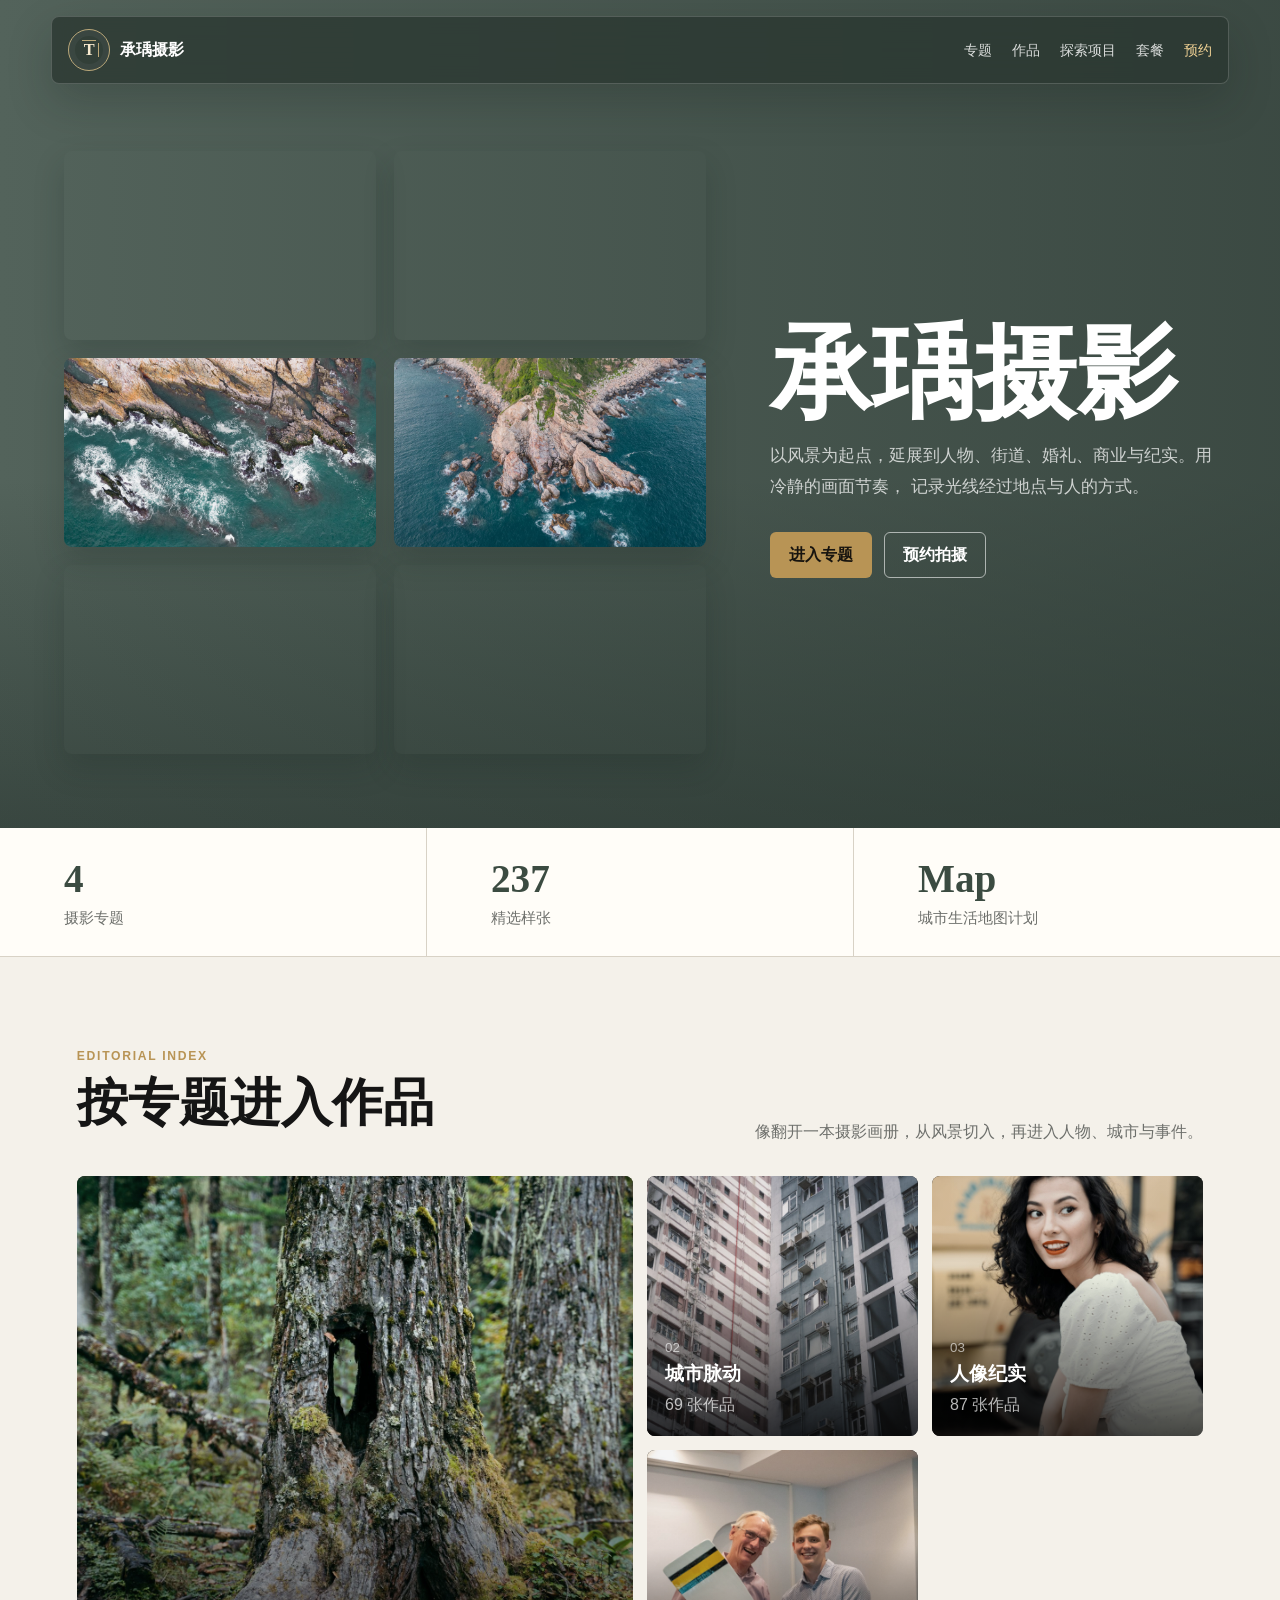
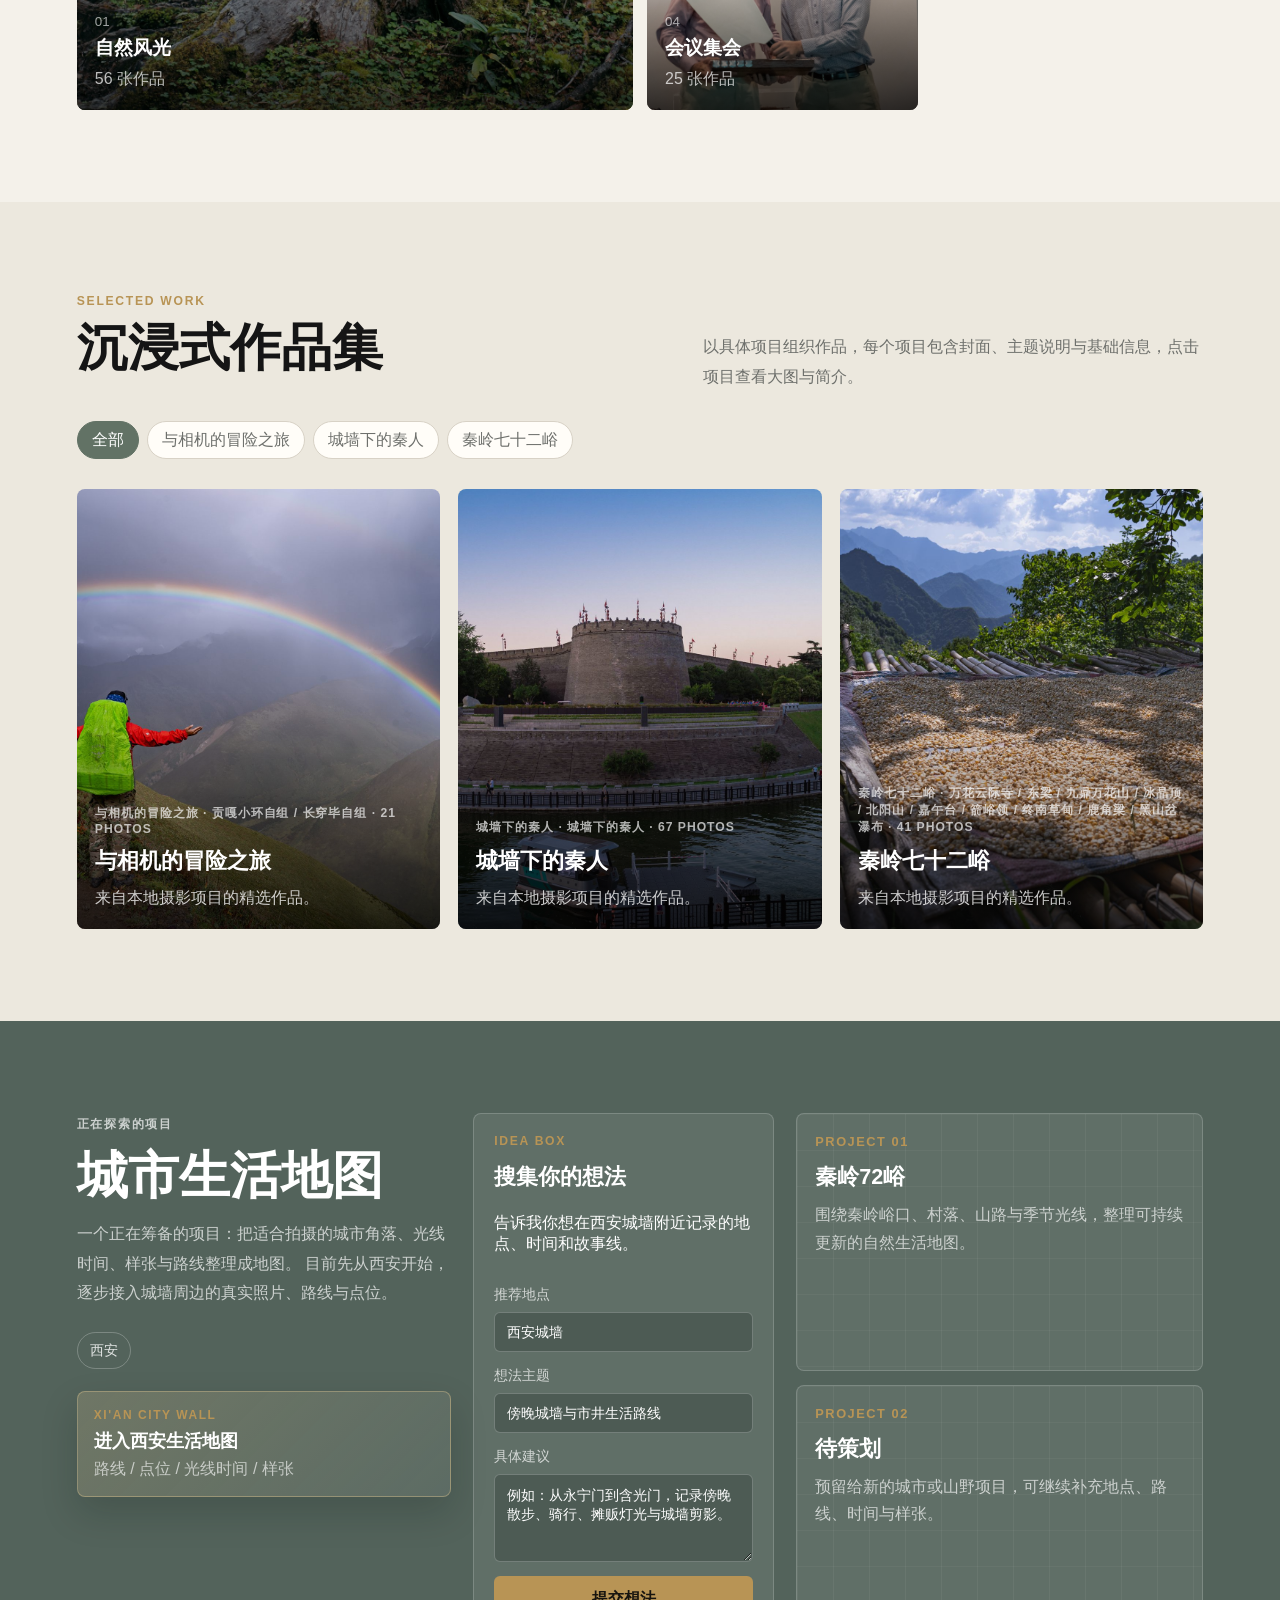
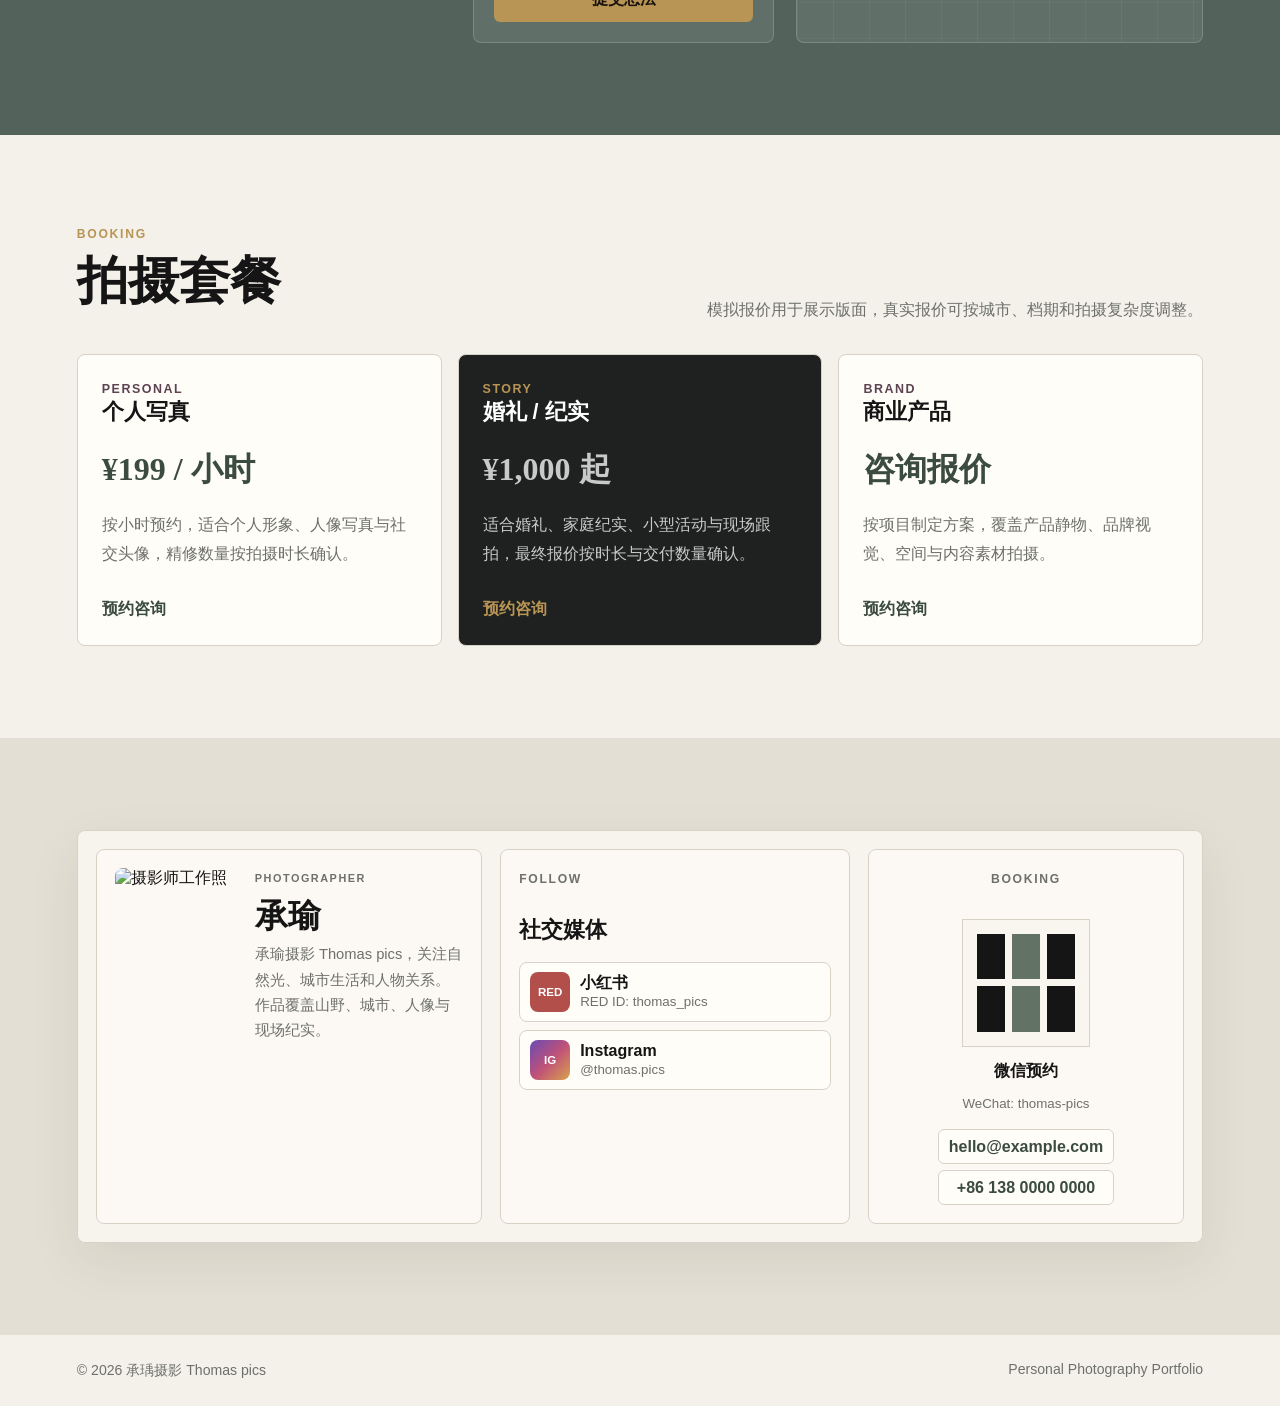
==== commit 1ee918bb: "Update branding and Netlify idea form" ====
--- a/index.html
+++ b/index.html
@@ -3,18 +3,18 @@
   <head>
     <meta charset="UTF-8" />
     <meta name="viewport" content="width=device-width, initial-scale=1.0" />
-    <title>林屿摄影 | 高级摄影作品集</title>
+    <title>承瑀摄影 Thomas pics | 高级摄影作品集</title>
     <meta
       name="description"
-      content="林屿摄影个人作品展示网站，收录自然风光、城市脉动、人像纪实、会议集会与沉浸式摄影项目。"
+      content="承瑀摄影 Thomas pics 个人作品展示网站，收录自然风光、城市脉动、人像纪实、会议集会与沉浸式摄影项目。"
     />
     <link rel="stylesheet" href="styles.css" />
   </head>
   <body>
     <header class="site-header" aria-label="主导航">
       <a class="brand" href="#top" aria-label="回到首页">
-        <span class="brand-mark">LY</span>
-        <span>林屿摄影</span>
+        <span class="brand-mark">T</span>
+        <span>承瑀摄影</span>
       </a>
       <nav class="nav-links" aria-label="页面导航">
         <a href="#collections">专题</a>
@@ -36,7 +36,7 @@
           <img class="collage-image collage-f" src="" alt="" />
         </div>
         <div class="hero-copy">
-          <h1>林屿摄影</h1>
+          <h1>承瑀摄影</h1>
           <p>
             以风景为起点，延展到人物、街道、婚礼、商业与纪实。用冷静的画面节奏，
             记录光线经过地点与人的方式。
@@ -118,9 +118,17 @@
           <div class="city-tags" aria-label="计划城市">
             <span>西安</span>
           </div>
-          <a class="map-entry-link" href="xian-city-wall-map.html">进入西安城墙生活地图</a>
-        </div>
-        <form class="project-form" id="projectForm">
+          <a class="map-entry-card" href="xian-city-wall-map.html" aria-label="进入西安生活地图">
+            <span>Xi'an City Wall</span>
+            <strong>进入西安生活地图</strong>
+            <em>路线 / 点位 / 光线时间 / 样张</em>
+          </a>
+        </div>
+        <form class="project-form" id="projectForm" name="city-map-ideas" method="POST" data-netlify="true" netlify-honeypot="bot-field">
+          <input type="hidden" name="form-name" value="city-map-ideas" />
+          <p class="hidden-field">
+            <label>不要填写这一项 <input name="bot-field" /></label>
+          </p>
           <div class="form-intro">
             <p class="eyebrow">Idea Box</p>
             <h3>搜集你的想法</h3>
@@ -155,15 +163,15 @@
           <article class="price-card">
             <span>Personal</span>
             <h3>个人写真</h3>
-            <strong>¥899 起</strong>
-            <p>2 小时拍摄，12 张精修，适合个人形象、人像写真与社交头像。</p>
+            <strong>¥199 / 小时</strong>
+            <p>按小时预约，适合个人形象、人像写真与社交头像，精修数量按拍摄时长确认。</p>
             <a class="text-link" href="#contact">预约咨询</a>
           </article>
           <article class="price-card featured">
             <span>Story</span>
             <h3>婚礼 / 纪实</h3>
-            <strong>¥3,600 起</strong>
-            <p>半日跟拍，60 张精选调色，适合订婚、婚礼、家庭纪实与小型活动。</p>
+            <strong>¥1,000 起</strong>
+            <p>适合婚礼、家庭纪实、小型活动与现场跟拍，最终报价按时长与交付数量确认。</p>
             <a class="text-link" href="#contact">预约咨询</a>
           </article>
           <article class="price-card">
@@ -180,9 +188,14 @@
     </main>
 
     <footer class="site-footer">
-      <span>© <span id="year"></span> 林屿摄影</span>
+      <span>© <span id="year"></span> 承瑀摄影 Thomas pics</span>
       <span>Personal Photography Portfolio</span>
     </footer>
+
+    <div class="idea-toast" id="ideaToast" role="status" aria-live="polite" hidden>
+      <strong>感谢你的意见</strong>
+      <span>我会把这条想法纳入西安生活地图的后续整理。</span>
+    </div>
 
     <dialog class="lightbox" id="lightbox" aria-label="作品大图预览">
       <button class="icon-button close-lightbox" type="button" aria-label="关闭预览">×</button>
--- a/styles.css
+++ b/styles.css
@@ -86,12 +86,37 @@
 }
 
 .brand-mark {
-  display: grid;
-  width: 38px;
-  height: 38px;
+  position: relative;
+  display: grid;
+  width: 42px;
+  height: 42px;
   place-items: center;
-  border: 1px solid rgba(255, 255, 255, 0.72);
-  font-size: 0.78rem;
+  border: 1px solid rgba(241, 210, 149, 0.72);
+  border-radius: 50%;
+  color: #f8ead0;
+  font-family: Georgia, "Times New Roman", serif;
+  font-size: 1.02rem;
+  letter-spacing: 0;
+  box-shadow: inset 0 0 0 6px rgba(255, 255, 255, 0.04);
+}
+
+.brand-mark::before,
+.brand-mark::after {
+  content: "";
+  position: absolute;
+  background: rgba(241, 210, 149, 0.72);
+}
+
+.brand-mark::before {
+  width: 14px;
+  height: 1px;
+  top: 10px;
+}
+
+.brand-mark::after {
+  width: 1px;
+  height: 14px;
+  right: 10px;
 }
 
 .nav-links {
@@ -569,6 +594,43 @@
   font-size: 0.88rem;
 }
 
+.map-entry-card {
+  display: grid;
+  gap: 6px;
+  margin-top: 22px;
+  border: 1px solid rgba(241, 210, 149, 0.35);
+  border-radius: 8px;
+  padding: 16px;
+  background: linear-gradient(135deg, rgba(241, 210, 149, 0.18), rgba(255, 255, 255, 0.06));
+  color: #fff;
+  box-shadow: 0 16px 36px rgba(13, 21, 17, 0.18);
+  transition: transform 220ms ease, border-color 220ms ease, background 220ms ease;
+}
+
+.map-entry-card:hover,
+.map-entry-card:focus-visible {
+  transform: translateY(-3px);
+  border-color: rgba(241, 210, 149, 0.72);
+  background: linear-gradient(135deg, rgba(241, 210, 149, 0.28), rgba(255, 255, 255, 0.1));
+}
+
+.map-entry-card span {
+  color: var(--brass);
+  font-size: 0.75rem;
+  font-weight: 850;
+  letter-spacing: 0.13em;
+  text-transform: uppercase;
+}
+
+.map-entry-card strong {
+  font-size: 1.15rem;
+}
+
+.map-entry-card em {
+  color: rgba(255, 255, 255, 0.64);
+  font-style: normal;
+}
+
 .project-form,
 .project-card,
 .price-card {
@@ -581,6 +643,10 @@
   display: grid;
   gap: 14px;
   padding: 20px;
+}
+
+.hidden-field {
+  display: none;
 }
 
 .project-form label {
@@ -637,6 +703,40 @@
 .project-interface-status em {
   color: rgba(255, 255, 255, 0.64);
   font-style: normal;
+}
+
+.idea-toast {
+  position: fixed;
+  right: clamp(16px, 4vw, 42px);
+  bottom: clamp(16px, 4vw, 34px);
+  z-index: 30;
+  display: grid;
+  gap: 4px;
+  max-width: 320px;
+  border: 1px solid rgba(241, 210, 149, 0.42);
+  border-radius: 8px;
+  padding: 16px 18px;
+  background: rgba(29, 36, 31, 0.94);
+  color: #fff;
+  box-shadow: 0 18px 52px rgba(0, 0, 0, 0.24);
+  transform: translateY(14px);
+  opacity: 0;
+  pointer-events: none;
+  transition: opacity 220ms ease, transform 220ms ease;
+}
+
+.idea-toast.is-visible {
+  transform: translateY(0);
+  opacity: 1;
+}
+
+.idea-toast strong {
+  color: var(--brass);
+}
+
+.idea-toast span {
+  color: rgba(255, 255, 255, 0.72);
+  line-height: 1.6;
 }
 
 .project-board {
@@ -744,6 +844,62 @@
 
 .contact-section {
   background: #e4dfd4;
+}
+
+.map-project-page {
+  min-height: 100vh;
+  background: #27362f;
+  color: #fff;
+}
+
+.map-project-shell {
+  min-height: 100vh;
+  background:
+    linear-gradient(rgba(17, 25, 20, 0.56), rgba(17, 25, 20, 0.78)),
+    url("assets/photos/city/city-013-_DSC4018.jpg") center / cover;
+}
+
+.map-project-hero {
+  display: grid;
+  align-content: end;
+  gap: 22px;
+  min-height: 100vh;
+  padding: 150px clamp(24px, 7vw, 96px) 76px;
+}
+
+.map-project-hero h1 {
+  max-width: 860px;
+  margin: 0;
+  color: #fff;
+  font-size: clamp(3.4rem, 9vw, 8.4rem);
+  letter-spacing: 0;
+  line-height: 0.94;
+}
+
+.map-project-hero p:not(.eyebrow) {
+  max-width: 720px;
+  color: rgba(255, 255, 255, 0.78);
+  font-size: clamp(1rem, 1.6vw, 1.25rem);
+  line-height: 1.85;
+}
+
+.map-route-preview {
+  display: flex;
+  flex-wrap: wrap;
+  gap: 10px;
+  max-width: 760px;
+}
+
+.map-route-preview span {
+  border: 1px solid rgba(255, 255, 255, 0.24);
+  border-radius: 999px;
+  padding: 9px 14px;
+  background: rgba(255, 255, 255, 0.08);
+  color: rgba(255, 255, 255, 0.78);
+}
+
+.map-project-hero .button {
+  width: fit-content;
 }
 
 .contact-card {
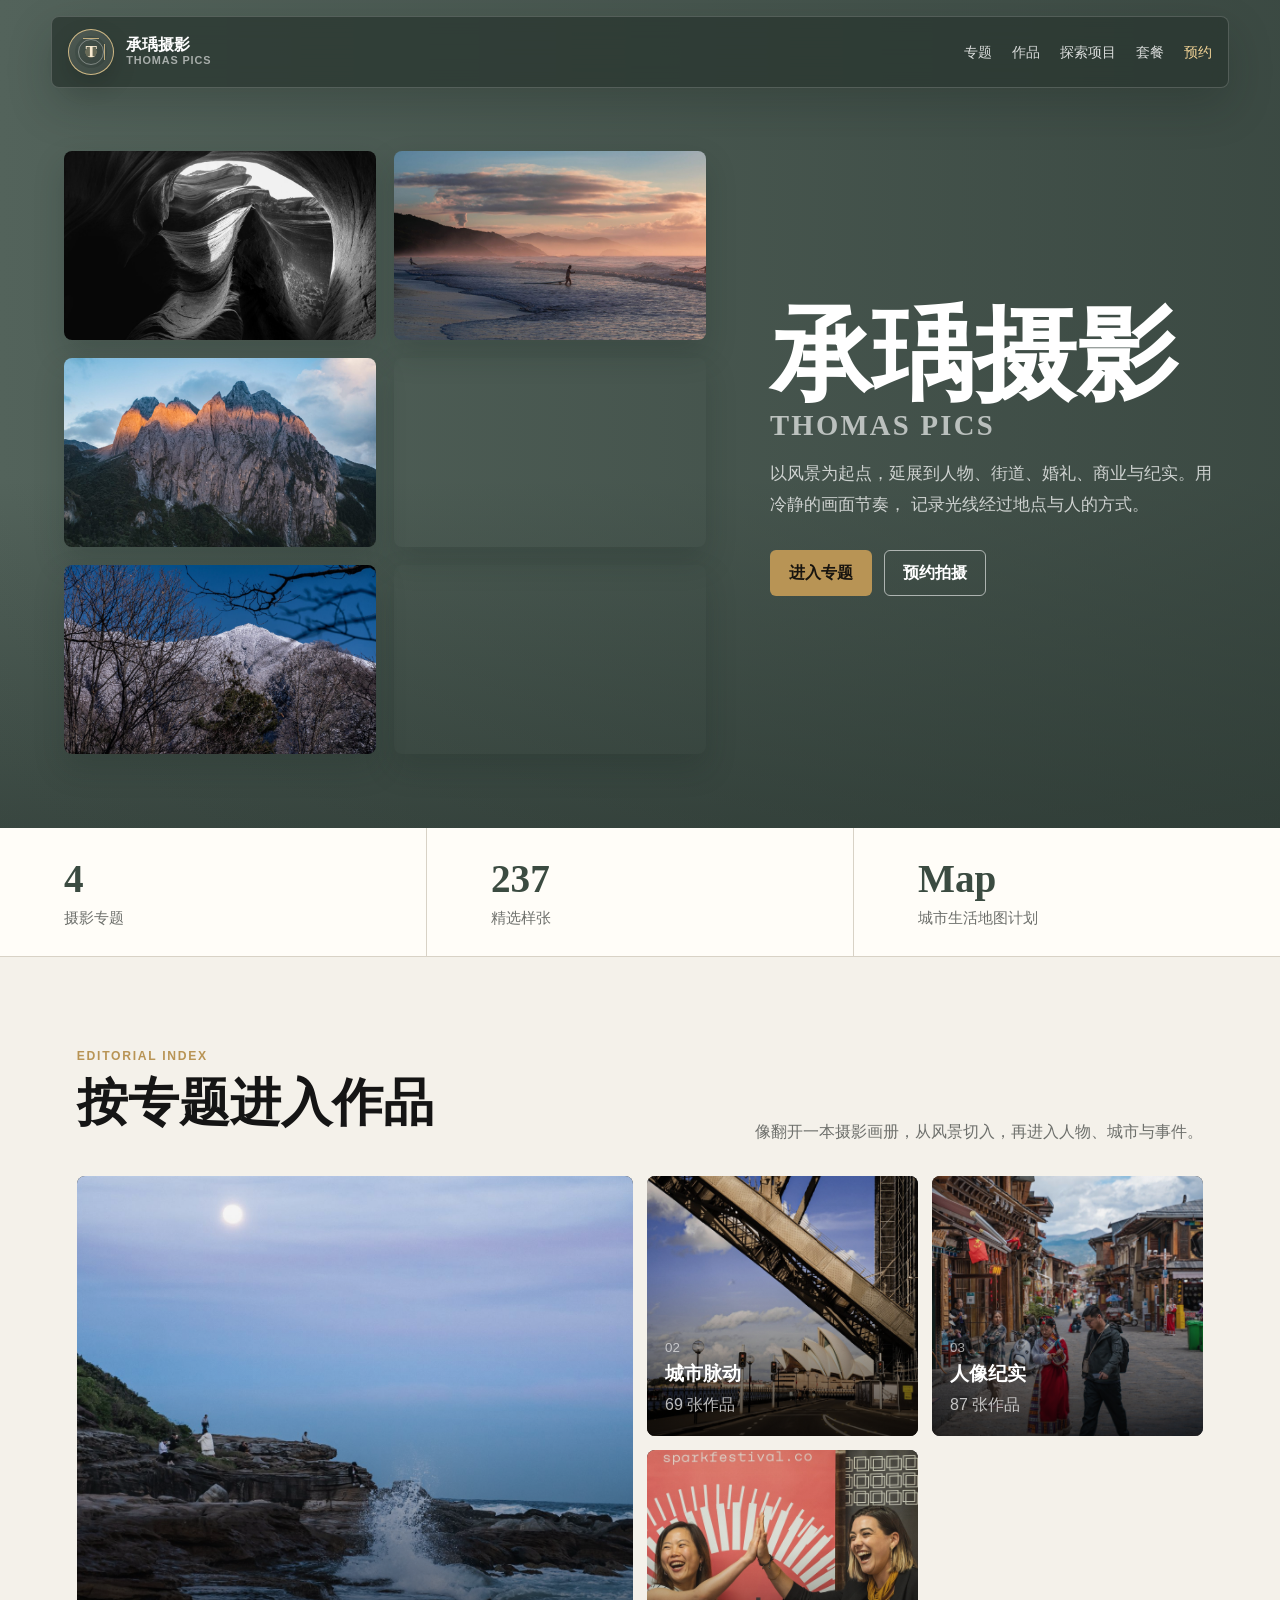
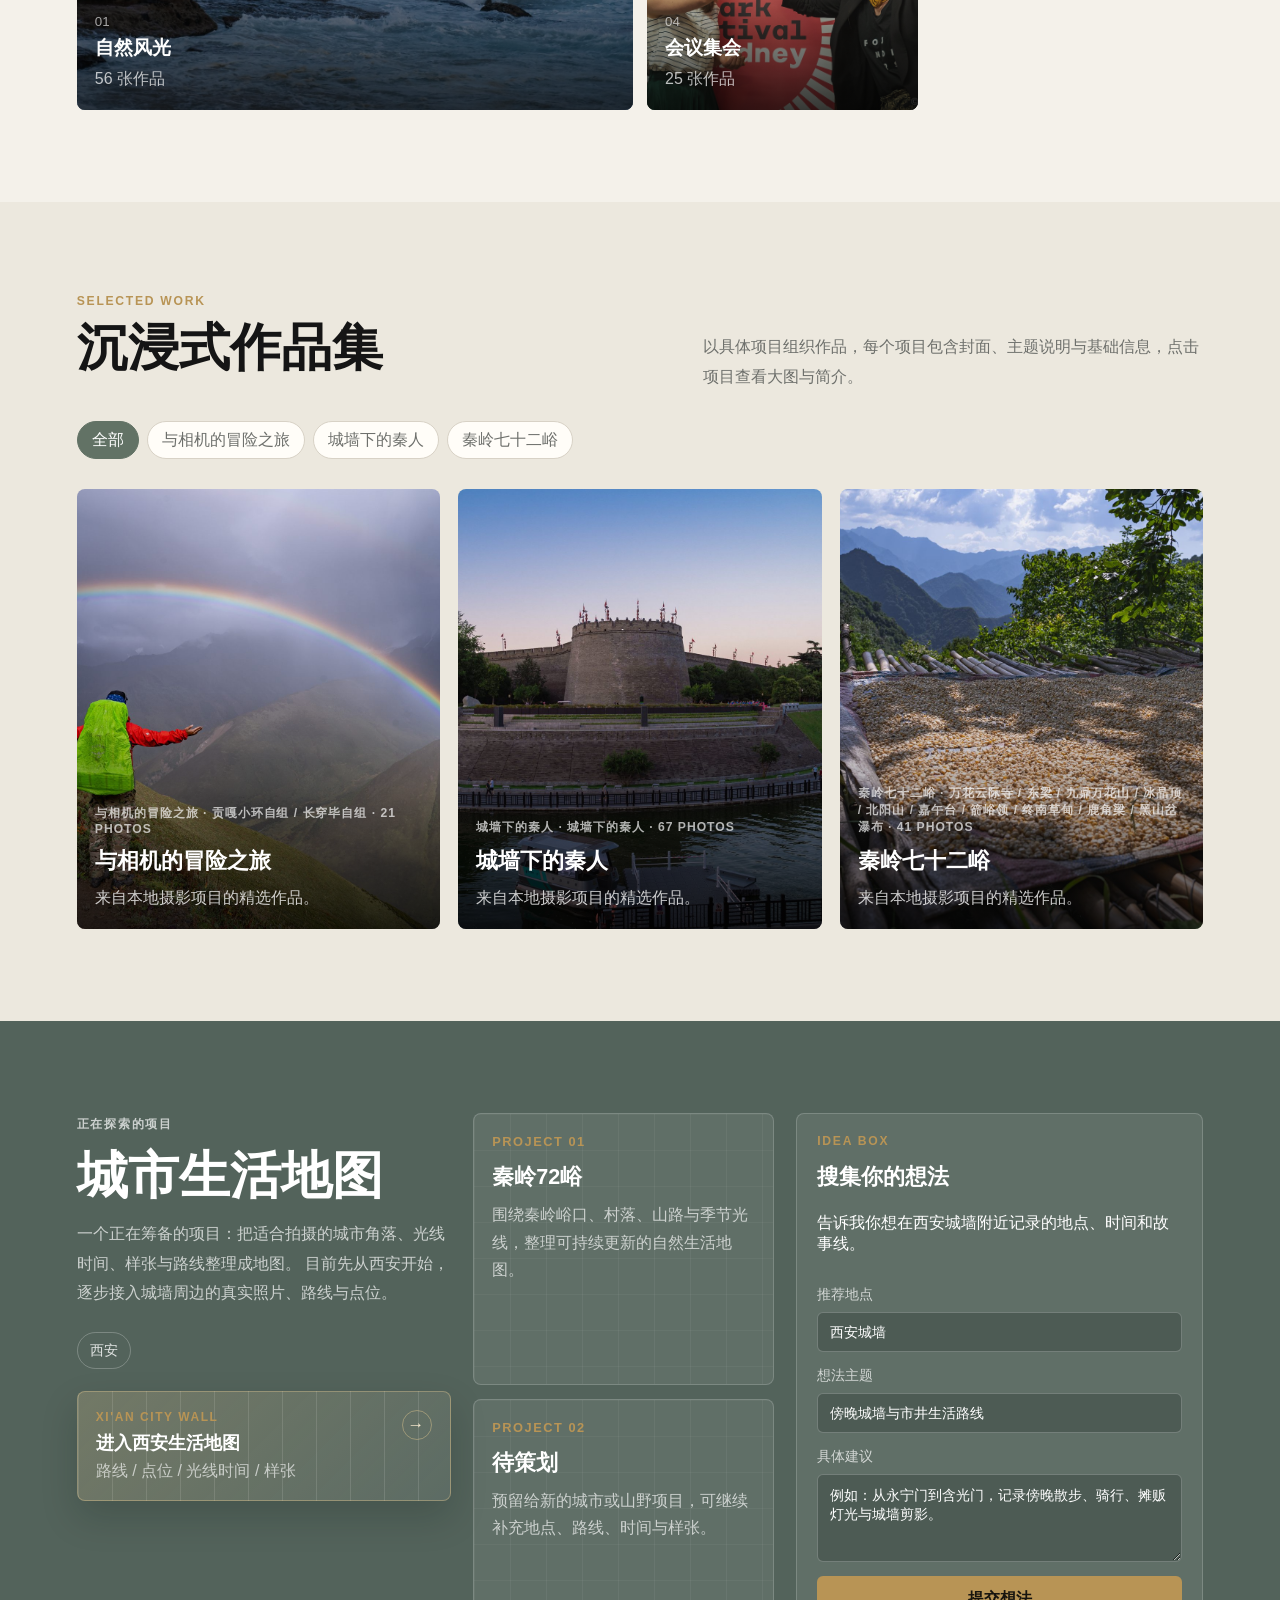
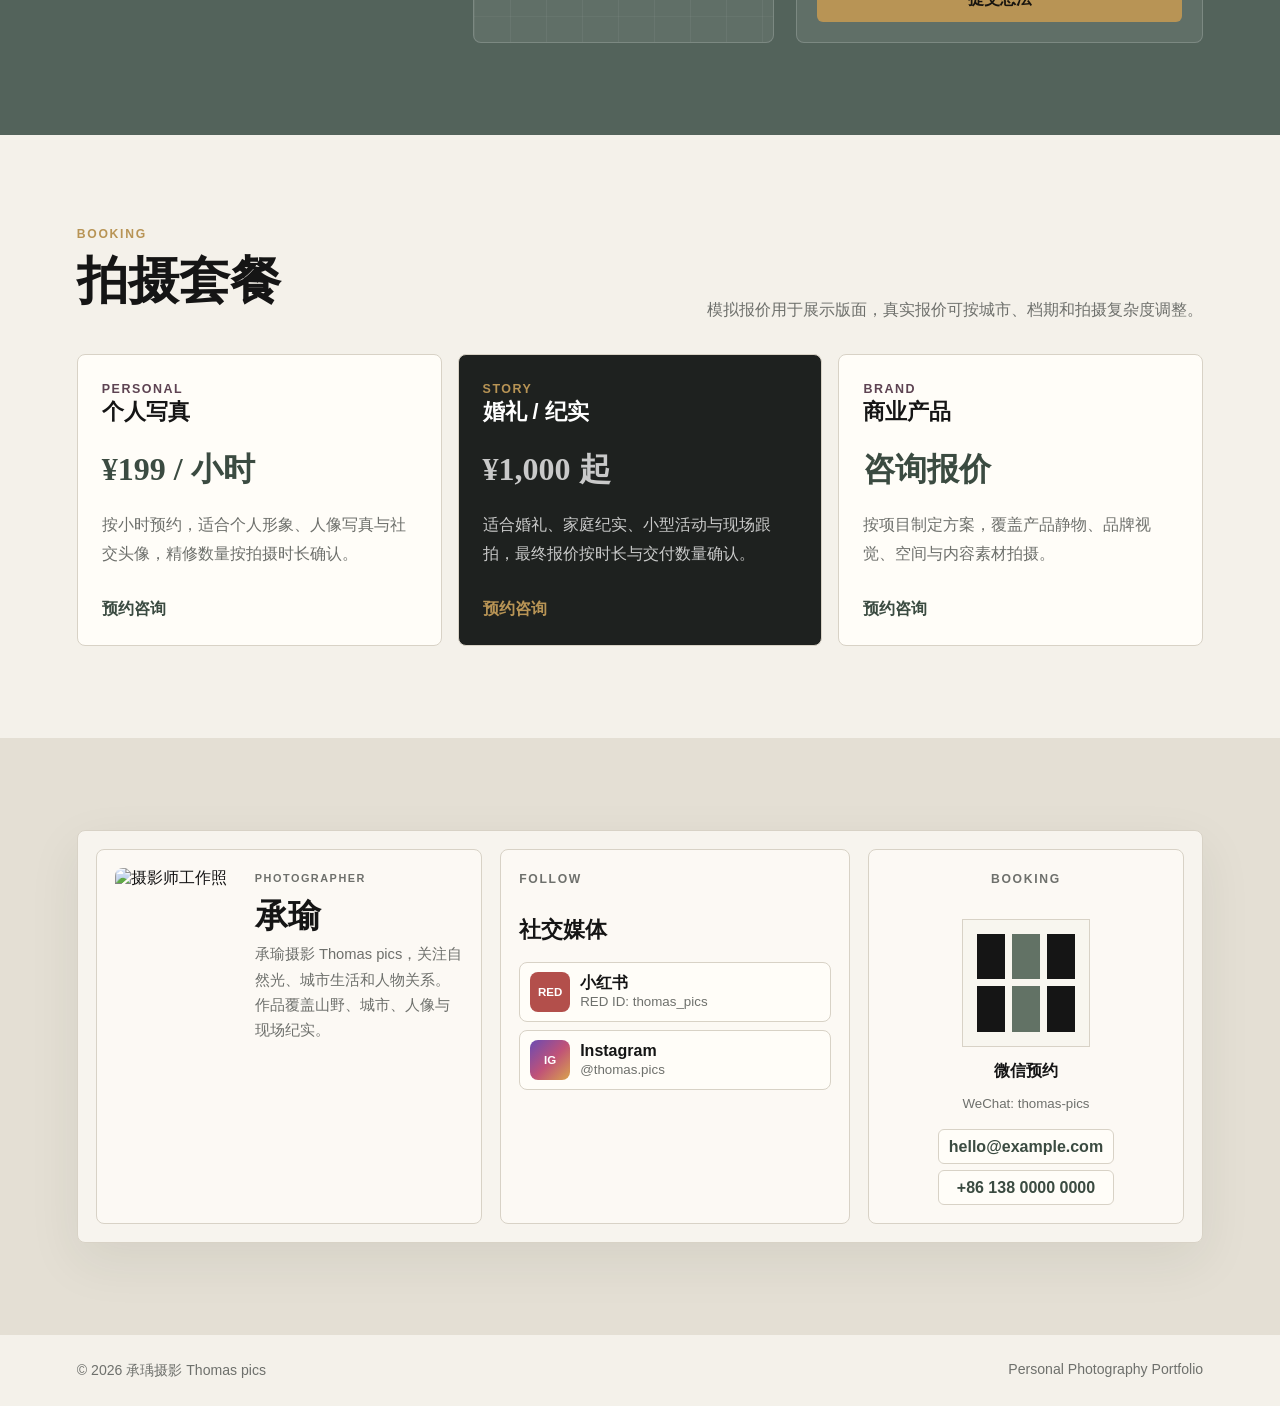
==== commit 7d87243d: "Update Thomas pics branding and city map" ====
--- a/index.html
+++ b/index.html
@@ -13,8 +13,11 @@
   <body>
     <header class="site-header" aria-label="主导航">
       <a class="brand" href="#top" aria-label="回到首页">
-        <span class="brand-mark">T</span>
-        <span>承瑀摄影</span>
+        <span class="brand-mark"><span>T</span><i></i></span>
+        <span class="brand-wordmark">
+          <strong>承瑀摄影</strong>
+          <small>Thomas pics</small>
+        </span>
       </a>
       <nav class="nav-links" aria-label="页面导航">
         <a href="#collections">专题</a>
@@ -36,7 +39,7 @@
           <img class="collage-image collage-f" src="" alt="" />
         </div>
         <div class="hero-copy">
-          <h1>承瑀摄影</h1>
+          <h1>承瑀摄影 <span>Thomas pics</span></h1>
           <p>
             以风景为起点，延展到人物、街道、婚礼、商业与纪实。用冷静的画面节奏，
             记录光线经过地点与人的方式。
@@ -119,11 +122,13 @@
             <span>西安</span>
           </div>
           <a class="map-entry-card" href="xian-city-wall-map.html" aria-label="进入西安生活地图">
-            <span>Xi'an City Wall</span>
+            <span class="map-entry-kicker">Xi'an City Wall</span>
             <strong>进入西安生活地图</strong>
             <em>路线 / 点位 / 光线时间 / 样张</em>
+            <b aria-hidden="true">→</b>
           </a>
         </div>
+        <div class="project-board" id="projectBoard" aria-live="polite"></div>
         <form class="project-form" id="projectForm" name="city-map-ideas" method="POST" data-netlify="true" netlify-honeypot="bot-field">
           <input type="hidden" name="form-name" value="city-map-ideas" />
           <p class="hidden-field">
@@ -148,7 +153,6 @@
           </label>
           <button class="button primary" type="submit">提交想法</button>
         </form>
-        <div class="project-board" id="projectBoard" aria-live="polite"></div>
       </section>
 
       <section class="pricing-section" id="pricing">
--- a/styles.css
+++ b/styles.css
@@ -81,23 +81,41 @@
 }
 
 .brand {
-  gap: 10px;
+  gap: 12px;
   font-weight: 800;
 }
 
 .brand-mark {
   position: relative;
   display: grid;
-  width: 42px;
-  height: 42px;
+  width: 46px;
+  height: 46px;
   place-items: center;
-  border: 1px solid rgba(241, 210, 149, 0.72);
+  border: 1px solid rgba(241, 210, 149, 0.82);
   border-radius: 50%;
   color: #f8ead0;
   font-family: Georgia, "Times New Roman", serif;
-  font-size: 1.02rem;
+  font-size: 1.08rem;
+  font-weight: 900;
   letter-spacing: 0;
-  box-shadow: inset 0 0 0 6px rgba(255, 255, 255, 0.04);
+  background:
+    radial-gradient(circle at 50% 50%, rgba(241, 210, 149, 0.24) 0 18%, transparent 19%),
+    linear-gradient(135deg, rgba(255, 255, 255, 0.1), rgba(255, 255, 255, 0.02));
+  box-shadow:
+    inset 0 0 0 6px rgba(255, 255, 255, 0.04),
+    0 10px 24px rgba(0, 0, 0, 0.16);
+}
+
+.brand-mark span {
+  position: relative;
+  z-index: 1;
+}
+
+.brand-mark i {
+  position: absolute;
+  inset: 9px;
+  border: 1px solid rgba(255, 255, 255, 0.34);
+  border-radius: 50%;
 }
 
 .brand-mark::before,
@@ -108,15 +126,34 @@
 }
 
 .brand-mark::before {
-  width: 14px;
+  width: 16px;
   height: 1px;
-  top: 10px;
+  top: 8px;
 }
 
 .brand-mark::after {
   width: 1px;
-  height: 14px;
-  right: 10px;
+  height: 16px;
+  right: 8px;
+}
+
+.brand-wordmark {
+  display: grid;
+  gap: 1px;
+  line-height: 1.05;
+}
+
+.brand-wordmark strong {
+  font-size: 1rem;
+  letter-spacing: 0;
+}
+
+.brand-wordmark small {
+  color: rgba(255, 255, 255, 0.58);
+  font-size: 0.68rem;
+  font-weight: 750;
+  letter-spacing: 0.08em;
+  text-transform: uppercase;
 }
 
 .nav-links {
@@ -244,6 +281,17 @@
   line-height: 0.92;
 }
 
+.hero-copy h1 span {
+  display: block;
+  margin-top: 10px;
+  color: rgba(255, 255, 255, 0.64);
+  font-family: Georgia, "Times New Roman", serif;
+  font-size: 0.28em;
+  font-weight: 700;
+  letter-spacing: 0.08em;
+  text-transform: uppercase;
+}
+
 h2 {
   margin-bottom: 18px;
   font-size: clamp(2.1rem, 4vw, 4.4rem);
@@ -595,16 +643,34 @@
 }
 
 .map-entry-card {
+  position: relative;
+  overflow: hidden;
   display: grid;
   gap: 6px;
   margin-top: 22px;
   border: 1px solid rgba(241, 210, 149, 0.35);
   border-radius: 8px;
-  padding: 16px;
-  background: linear-gradient(135deg, rgba(241, 210, 149, 0.18), rgba(255, 255, 255, 0.06));
+  padding: 18px 58px 18px 18px;
+  background:
+    linear-gradient(135deg, rgba(241, 210, 149, 0.2), rgba(255, 255, 255, 0.06)),
+    linear-gradient(90deg, rgba(255, 255, 255, 0.12) 1px, transparent 1px);
+  background-size: auto, 34px 34px;
   color: #fff;
   box-shadow: 0 16px 36px rgba(13, 21, 17, 0.18);
-  transition: transform 220ms ease, border-color 220ms ease, background 220ms ease;
+  transition: transform 220ms ease, border-color 220ms ease, background 220ms ease, box-shadow 220ms ease;
+}
+
+.map-entry-card::before {
+  content: "";
+  position: absolute;
+  right: 18px;
+  top: 18px;
+  width: 28px;
+  height: 28px;
+  border: 1px solid rgba(241, 210, 149, 0.5);
+  border-radius: 50%;
+  opacity: 0.8;
+  transition: transform 260ms ease, opacity 260ms ease;
 }
 
 .map-entry-card:hover,
@@ -612,9 +678,16 @@
   transform: translateY(-3px);
   border-color: rgba(241, 210, 149, 0.72);
   background: linear-gradient(135deg, rgba(241, 210, 149, 0.28), rgba(255, 255, 255, 0.1));
-}
-
-.map-entry-card span {
+  box-shadow: 0 22px 48px rgba(13, 21, 17, 0.25);
+}
+
+.map-entry-card:hover::before,
+.map-entry-card:focus-visible::before {
+  transform: scale(1.18);
+  opacity: 1;
+}
+
+.map-entry-card .map-entry-kicker {
   color: var(--brass);
   font-size: 0.75rem;
   font-weight: 850;
@@ -629,6 +702,20 @@
 .map-entry-card em {
   color: rgba(255, 255, 255, 0.64);
   font-style: normal;
+}
+
+.map-entry-card b {
+  position: absolute;
+  right: 26px;
+  top: 23px;
+  color: #f8ead0;
+  font-size: 1.05rem;
+  transition: transform 220ms ease;
+}
+
+.map-entry-card:hover b,
+.map-entry-card:focus-visible b {
+  transform: translateX(3px);
 }
 
 .project-form,
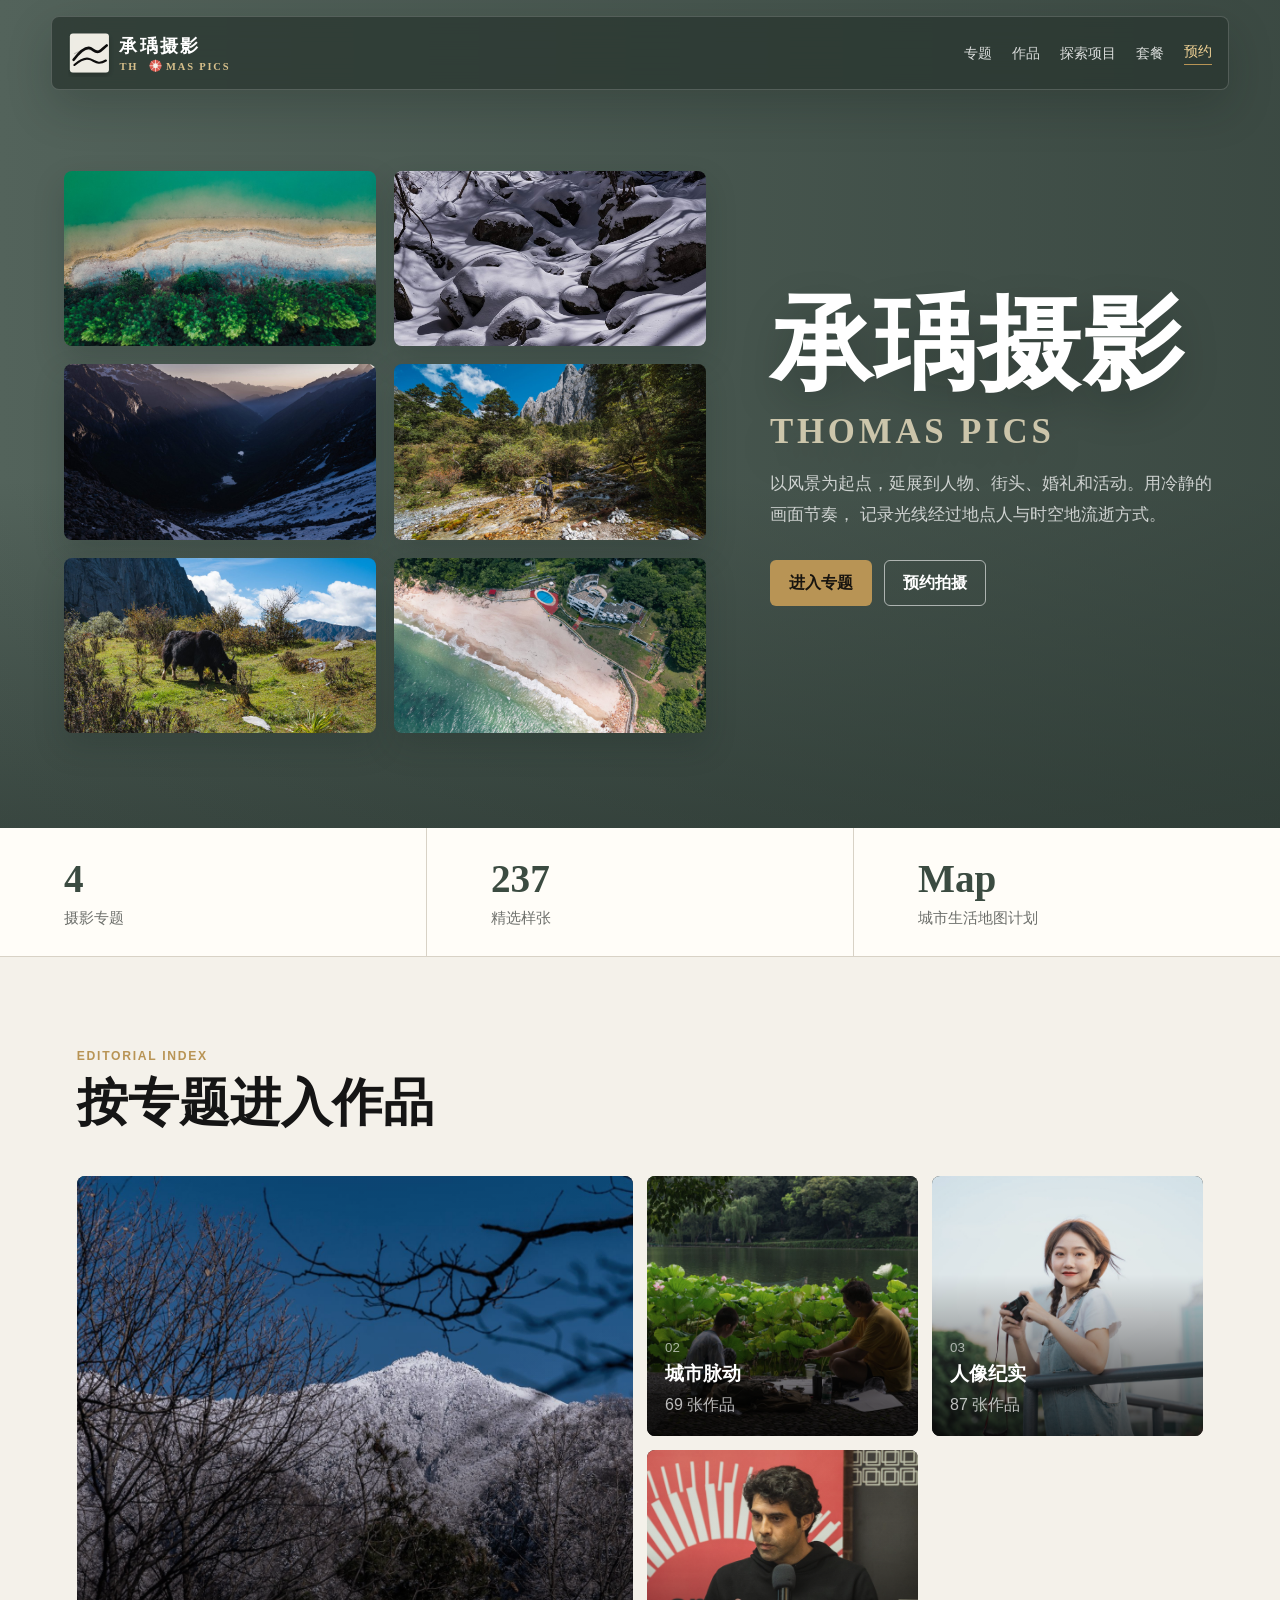
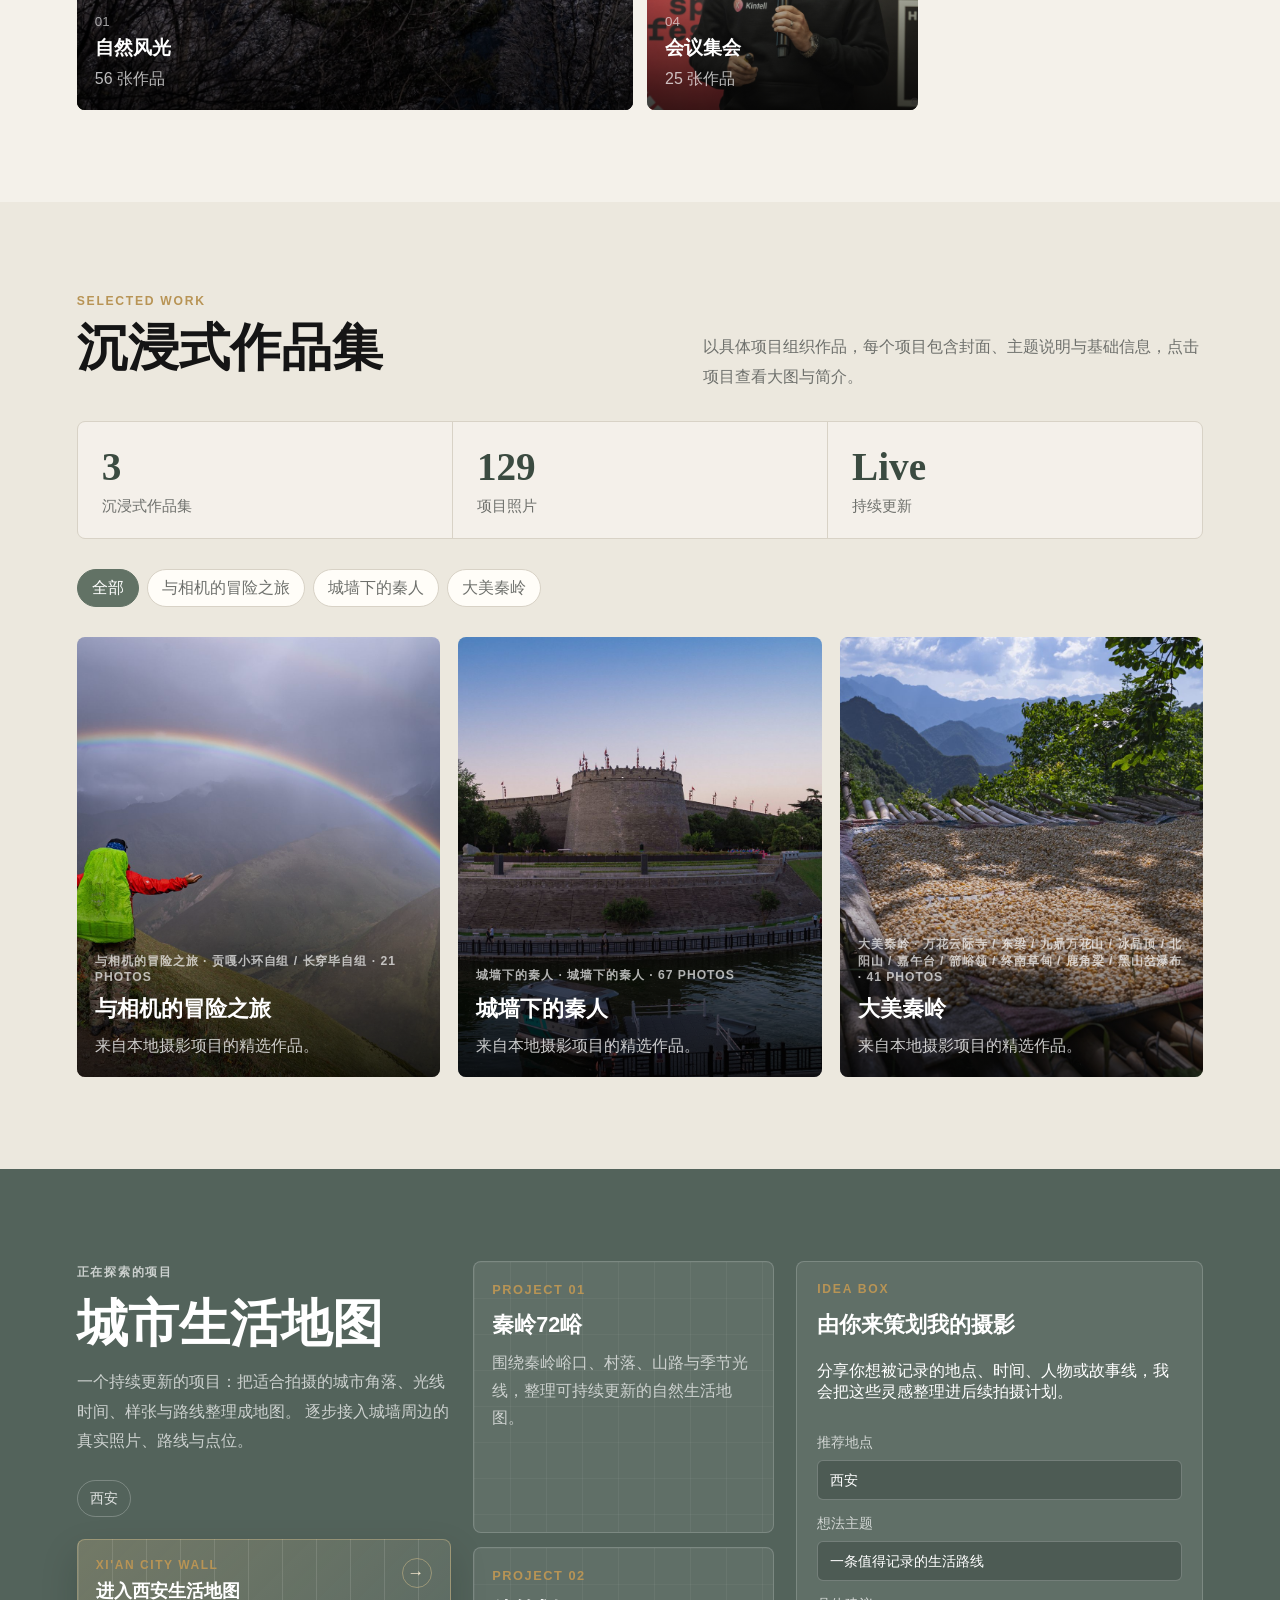
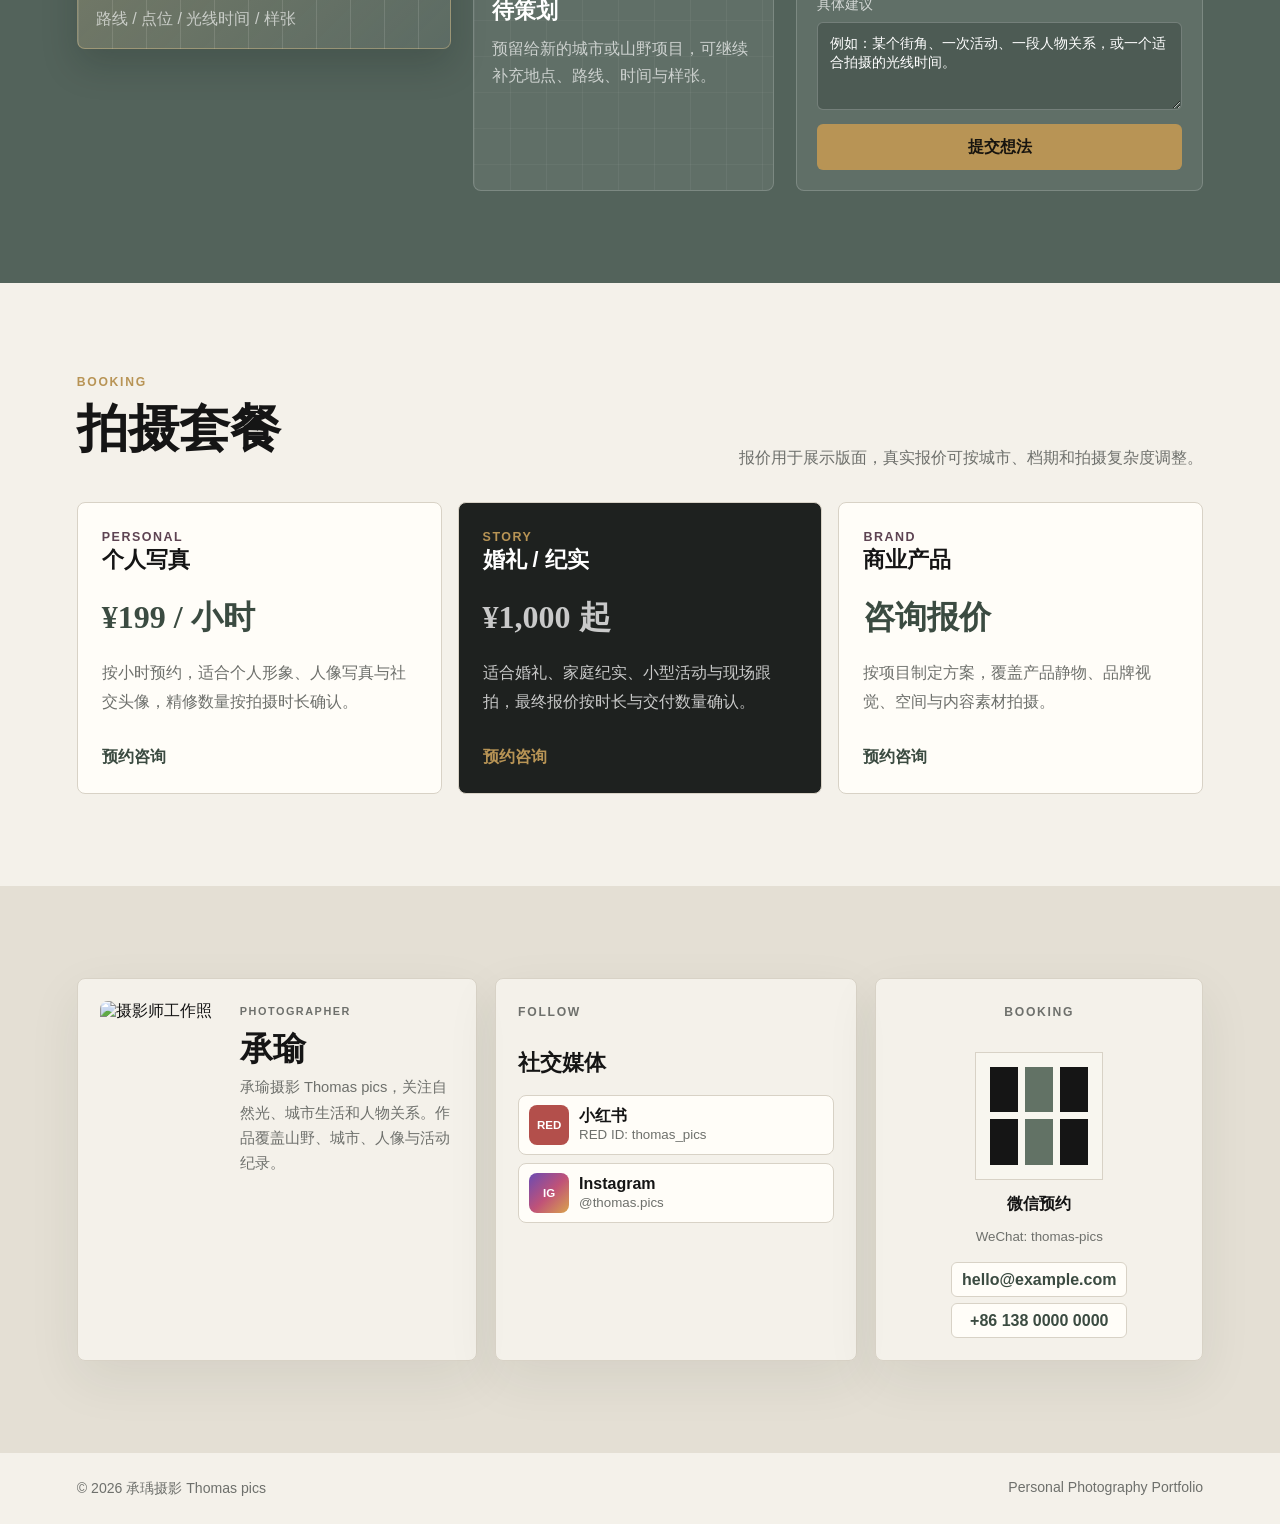
==== commit a6302871: "Refresh portfolio branding and layout" ====
--- a/index.html
+++ b/index.html
@@ -13,11 +13,7 @@
   <body>
     <header class="site-header" aria-label="主导航">
       <a class="brand" href="#top" aria-label="回到首页">
-        <span class="brand-mark"><span>T</span><i></i></span>
-        <span class="brand-wordmark">
-          <strong>承瑀摄影</strong>
-          <small>Thomas pics</small>
-        </span>
+        <img class="brand-logo" src="assets/thomas-pics-logo.svg" alt="承瑀摄影 Thomas Pics" />
       </a>
       <nav class="nav-links" aria-label="页面导航">
         <a href="#collections">专题</a>
@@ -41,8 +37,8 @@
         <div class="hero-copy">
           <h1>承瑀摄影 <span>Thomas pics</span></h1>
           <p>
-            以风景为起点，延展到人物、街道、婚礼、商业与纪实。用冷静的画面节奏，
-            记录光线经过地点与人的方式。
+            以风景为起点，延展到人物、街头、婚礼和活动。用冷静的画面节奏，
+            记录光线经过地点人与时空地流逝方式。
           </p>
           <div class="hero-actions">
             <a class="button primary" href="#collections">进入专题</a>
@@ -72,7 +68,6 @@
             <p class="eyebrow">Editorial Index</p>
             <h2>按专题进入作品</h2>
           </div>
-          <p class="section-lead">像翻开一本摄影画册，从风景切入，再进入人物、城市与事件。</p>
         </div>
         <div class="collection-grid" aria-label="摄影专题">
           <button class="collection-tile large" type="button" data-filter-jump="nature">
@@ -102,6 +97,20 @@
           </div>
           <p class="section-lead">以具体项目组织作品，每个项目包含封面、主题说明与基础信息，点击项目查看大图与简介。</p>
         </div>
+        <section class="work-stats" aria-label="沉浸式作品集数据">
+          <div>
+            <strong class="metric" id="projectCountMetric" data-count-target="3">3</strong>
+            <span class="metric-label">沉浸式作品集</span>
+          </div>
+          <div>
+            <strong class="metric" id="projectPhotoMetric" data-count-target="129">129</strong>
+            <span class="metric-label">项目照片</span>
+          </div>
+          <div>
+            <strong class="metric">Live</strong>
+            <span class="metric-label">持续更新</span>
+          </div>
+        </section>
         <div class="work-controls">
           <div class="filter-bar" aria-label="作品集筛选">
             <button class="filter-button active" type="button" data-filter="all">全部</button>
@@ -115,8 +124,8 @@
           <p class="eyebrow">正在探索的项目</p>
           <h2>城市生活地图</h2>
           <p>
-            一个正在筹备的项目：把适合拍摄的城市角落、光线时间、样张与路线整理成地图。
-            目前先从西安开始，逐步接入城墙周边的真实照片、路线与点位。
+            一个持续更新的项目：把适合拍摄的城市角落、光线时间、样张与路线整理成地图。
+            逐步接入城墙周边的真实照片、路线与点位。
           </p>
           <div class="city-tags" aria-label="计划城市">
             <span>西安</span>
@@ -136,20 +145,20 @@
           </p>
           <div class="form-intro">
             <p class="eyebrow">Idea Box</p>
-            <h3>搜集你的想法</h3>
-            <p>告诉我你想在西安城墙附近记录的地点、时间和故事线。</p>
+            <h3>由你来策划我的摄影</h3>
+            <p>分享你想被记录的地点、时间、人物或故事线，我会把这些灵感整理进后续拍摄计划。</p>
           </div>
           <label>
             推荐地点
-            <input name="city" type="text" value="西安城墙" maxlength="24" required />
+            <input name="city" type="text" value="西安" maxlength="24" required />
           </label>
           <label>
             想法主题
-            <input name="theme" type="text" value="傍晚城墙与市井生活路线" maxlength="36" required />
+            <input name="theme" type="text" value="一条值得记录的生活路线" maxlength="36" required />
           </label>
           <label>
             具体建议
-            <textarea name="notes" rows="4" maxlength="120">例如：从永宁门到含光门，记录傍晚散步、骑行、摊贩灯光与城墙剪影。</textarea>
+            <textarea name="notes" rows="4" maxlength="120">例如：某个街角、一次活动、一段人物关系，或一个适合拍摄的光线时间。</textarea>
           </label>
           <button class="button primary" type="submit">提交想法</button>
         </form>
@@ -161,7 +170,7 @@
             <p class="eyebrow">Booking</p>
             <h2>拍摄套餐</h2>
           </div>
-          <p class="section-lead">模拟报价用于展示版面，真实报价可按城市、档期和拍摄复杂度调整。</p>
+          <p class="section-lead">报价用于展示版面，真实报价可按城市、档期和拍摄复杂度调整。</p>
         </div>
         <div class="pricing-grid">
           <article class="price-card">
@@ -198,7 +207,7 @@
 
     <div class="idea-toast" id="ideaToast" role="status" aria-live="polite" hidden>
       <strong>感谢你的意见</strong>
-      <span>我会把这条想法纳入西安生活地图的后续整理。</span>
+      <span>我会把这条想法纳入后续拍摄策划与城市生活地图整理。</span>
     </div>
 
     <dialog class="lightbox" id="lightbox" aria-label="作品大图预览">
--- a/styles.css
+++ b/styles.css
@@ -81,79 +81,22 @@
 }
 
 .brand {
-  gap: 12px;
+  flex: 0 0 auto;
+  min-width: 0;
+  transition: transform 220ms ease, opacity 220ms ease;
   font-weight: 800;
 }
 
-.brand-mark {
-  position: relative;
-  display: grid;
-  width: 46px;
-  height: 46px;
-  place-items: center;
-  border: 1px solid rgba(241, 210, 149, 0.82);
-  border-radius: 50%;
-  color: #f8ead0;
-  font-family: Georgia, "Times New Roman", serif;
-  font-size: 1.08rem;
-  font-weight: 900;
-  letter-spacing: 0;
-  background:
-    radial-gradient(circle at 50% 50%, rgba(241, 210, 149, 0.24) 0 18%, transparent 19%),
-    linear-gradient(135deg, rgba(255, 255, 255, 0.1), rgba(255, 255, 255, 0.02));
-  box-shadow:
-    inset 0 0 0 6px rgba(255, 255, 255, 0.04),
-    0 10px 24px rgba(0, 0, 0, 0.16);
-}
-
-.brand-mark span {
-  position: relative;
-  z-index: 1;
-}
-
-.brand-mark i {
-  position: absolute;
-  inset: 9px;
-  border: 1px solid rgba(255, 255, 255, 0.34);
-  border-radius: 50%;
-}
-
-.brand-mark::before,
-.brand-mark::after {
-  content: "";
-  position: absolute;
-  background: rgba(241, 210, 149, 0.72);
-}
-
-.brand-mark::before {
-  width: 16px;
-  height: 1px;
-  top: 8px;
-}
-
-.brand-mark::after {
-  width: 1px;
-  height: 16px;
-  right: 8px;
-}
-
-.brand-wordmark {
-  display: grid;
-  gap: 1px;
-  line-height: 1.05;
-}
-
-.brand-wordmark strong {
-  font-size: 1rem;
-  letter-spacing: 0;
-}
-
-.brand-wordmark small {
-  color: rgba(255, 255, 255, 0.58);
-  font-size: 0.68rem;
-  font-weight: 750;
-  letter-spacing: 0.08em;
-  text-transform: uppercase;
+.brand:hover {
+  transform: translateY(-1px);
+  opacity: 0.94;
+}
+
+.brand-logo {
+  width: clamp(146px, 16vw, 190px);
+  height: 48px;
+  object-fit: contain;
+  object-position: left center;
 }
 
 .nav-links {
@@ -162,14 +105,38 @@
 }
 
 .nav-links a {
+  position: relative;
+  min-height: 32px;
+  display: inline-flex;
+  align-items: center;
   opacity: 0.82;
-  transition: opacity 220ms ease, color 220ms ease;
+  transition: opacity 220ms ease, color 220ms ease, transform 220ms ease;
+}
+
+.nav-links a::after {
+  content: "";
+  position: absolute;
+  left: 0;
+  right: 0;
+  bottom: 2px;
+  height: 1px;
+  background: var(--brass);
+  transform: scaleX(0);
+  transform-origin: right;
+  transition: transform 240ms ease;
 }
 
 .nav-links a:hover,
 .nav-links a.active {
   opacity: 1;
   color: #f1d295;
+  transform: translateY(-2px);
+}
+
+.nav-links a:hover::after,
+.nav-links a.active::after {
+  transform: scaleX(1);
+  transform-origin: left;
 }
 
 .hero-collage {
@@ -199,8 +166,10 @@
   position: relative;
   z-index: 1;
   display: grid;
+  width: min(100%, 930px);
+  justify-self: center;
   grid-template-columns: repeat(2, minmax(0, 1fr));
-  grid-template-rows: repeat(3, clamp(172px, 21vh, 236px));
+  grid-template-rows: none;
   gap: 18px;
   height: auto;
   min-height: 0;
@@ -209,7 +178,8 @@
 .collage-image {
   position: static;
   width: 100%;
-  height: 100%;
+  height: auto;
+  aspect-ratio: 16 / 9;
   border-radius: 8px;
   object-fit: cover;
   box-shadow: 0 14px 30px rgba(25, 35, 31, 0.22);
@@ -256,6 +226,8 @@
 .hero-copy {
   position: relative;
   z-index: 2;
+  min-width: 0;
+  width: 100%;
   max-width: 600px;
 }
 
@@ -281,14 +253,24 @@
   line-height: 0.92;
 }
 
+.hero-copy h1 {
+  display: grid;
+  gap: clamp(14px, 2vw, 24px);
+  color: #fff;
+  font-family: "STKaiti", "KaiTi", "Kaiti SC", "华文行楷", "Microsoft YaHei", serif;
+  font-weight: 900;
+  letter-spacing: 0.02em;
+  text-shadow: 0 18px 42px rgba(8, 16, 12, 0.24);
+}
+
 .hero-copy h1 span {
   display: block;
-  margin-top: 10px;
-  color: rgba(255, 255, 255, 0.64);
-  font-family: Georgia, "Times New Roman", serif;
-  font-size: 0.28em;
+  margin-top: 0;
+  color: rgba(244, 231, 198, 0.78);
+  font-family: "Brush Script MT", "Segoe Script", Georgia, "Times New Roman", serif;
+  font-size: 0.34em;
   font-weight: 700;
-  letter-spacing: 0.08em;
+  letter-spacing: 0.11em;
   text-transform: uppercase;
 }
 
@@ -355,7 +337,8 @@
   color: var(--sage-dark);
 }
 
-.stats-strip {
+.stats-strip,
+.work-stats {
   display: grid;
   grid-template-columns: repeat(3, minmax(0, 1fr));
   gap: 1px;
@@ -363,7 +346,8 @@
   border-bottom: 1px solid var(--line);
 }
 
-.stats-strip > div {
+.stats-strip > div,
+.work-stats > div {
   min-height: 126px;
   padding: 28px clamp(20px, 5vw, 64px);
   background: var(--surface);
@@ -473,6 +457,19 @@
 
 .work-section {
   background: #ece8de;
+}
+
+.work-stats {
+  margin-bottom: 30px;
+  border: 1px solid var(--line);
+  border-radius: 8px;
+  overflow: hidden;
+}
+
+.work-stats > div {
+  min-height: 106px;
+  padding: 22px 24px;
+  background: rgba(255, 253, 248, 0.72);
 }
 
 .work-controls {
@@ -996,11 +993,6 @@
   align-items: stretch;
   max-width: 1180px;
   margin: 0 auto;
-  border: 1px solid var(--line);
-  border-radius: 8px;
-  padding: 18px;
-  background: rgba(255, 253, 248, 0.72);
-  box-shadow: 0 18px 52px rgba(42, 47, 42, 0.08);
 }
 
 .contact-column {
@@ -1010,7 +1002,8 @@
   border: 1px solid var(--line);
   border-radius: 8px;
   background: rgba(255, 253, 248, 0.62);
-  padding: 18px;
+  padding: 22px;
+  box-shadow: 0 18px 52px rgba(42, 47, 42, 0.08);
 }
 
 .bio-column {
@@ -1670,7 +1663,7 @@
   }
 
   .collage {
-    grid-template-rows: repeat(3, clamp(150px, 22vw, 220px));
+    width: min(100%, 840px);
   }
 
   .work-controls,
@@ -1701,6 +1694,7 @@
 
 @media (max-width: 720px) {
   .site-header {
+    flex-direction: column;
     align-items: flex-start;
     top: 10px;
     left: 12px;
@@ -1708,9 +1702,15 @@
     padding: 10px 12px;
   }
 
+  .brand-logo {
+    width: 138px;
+    height: 42px;
+  }
+
   .nav-links {
-    max-width: 210px;
-    justify-content: flex-end;
+    width: 100%;
+    max-width: none;
+    justify-content: flex-start;
     flex-wrap: wrap;
     gap: 10px 14px;
     font-size: 0.82rem;
@@ -1718,11 +1718,12 @@
 
   .hero-collage {
     min-height: auto;
-    padding: 128px 20px 54px;
+    padding: 162px 20px 54px;
   }
 
   .collage {
-    grid-template-rows: repeat(3, 136px);
+    grid-template-columns: 1fr;
+    grid-template-rows: none;
     gap: 10px;
     height: auto;
     min-height: 0;
@@ -1731,9 +1732,20 @@
 
   .hero-copy {
     order: 1;
+    max-width: 100%;
+  }
+
+  .hero-copy p:not(.eyebrow) {
+    max-width: 100%;
+    font-size: 0.98rem;
+    line-height: 1.78;
+    white-space: normal;
+    word-break: break-all;
+    overflow-wrap: anywhere;
   }
 
   .stats-strip,
+  .work-stats,
   .collection-grid {
     grid-template-columns: 1fr;
   }
